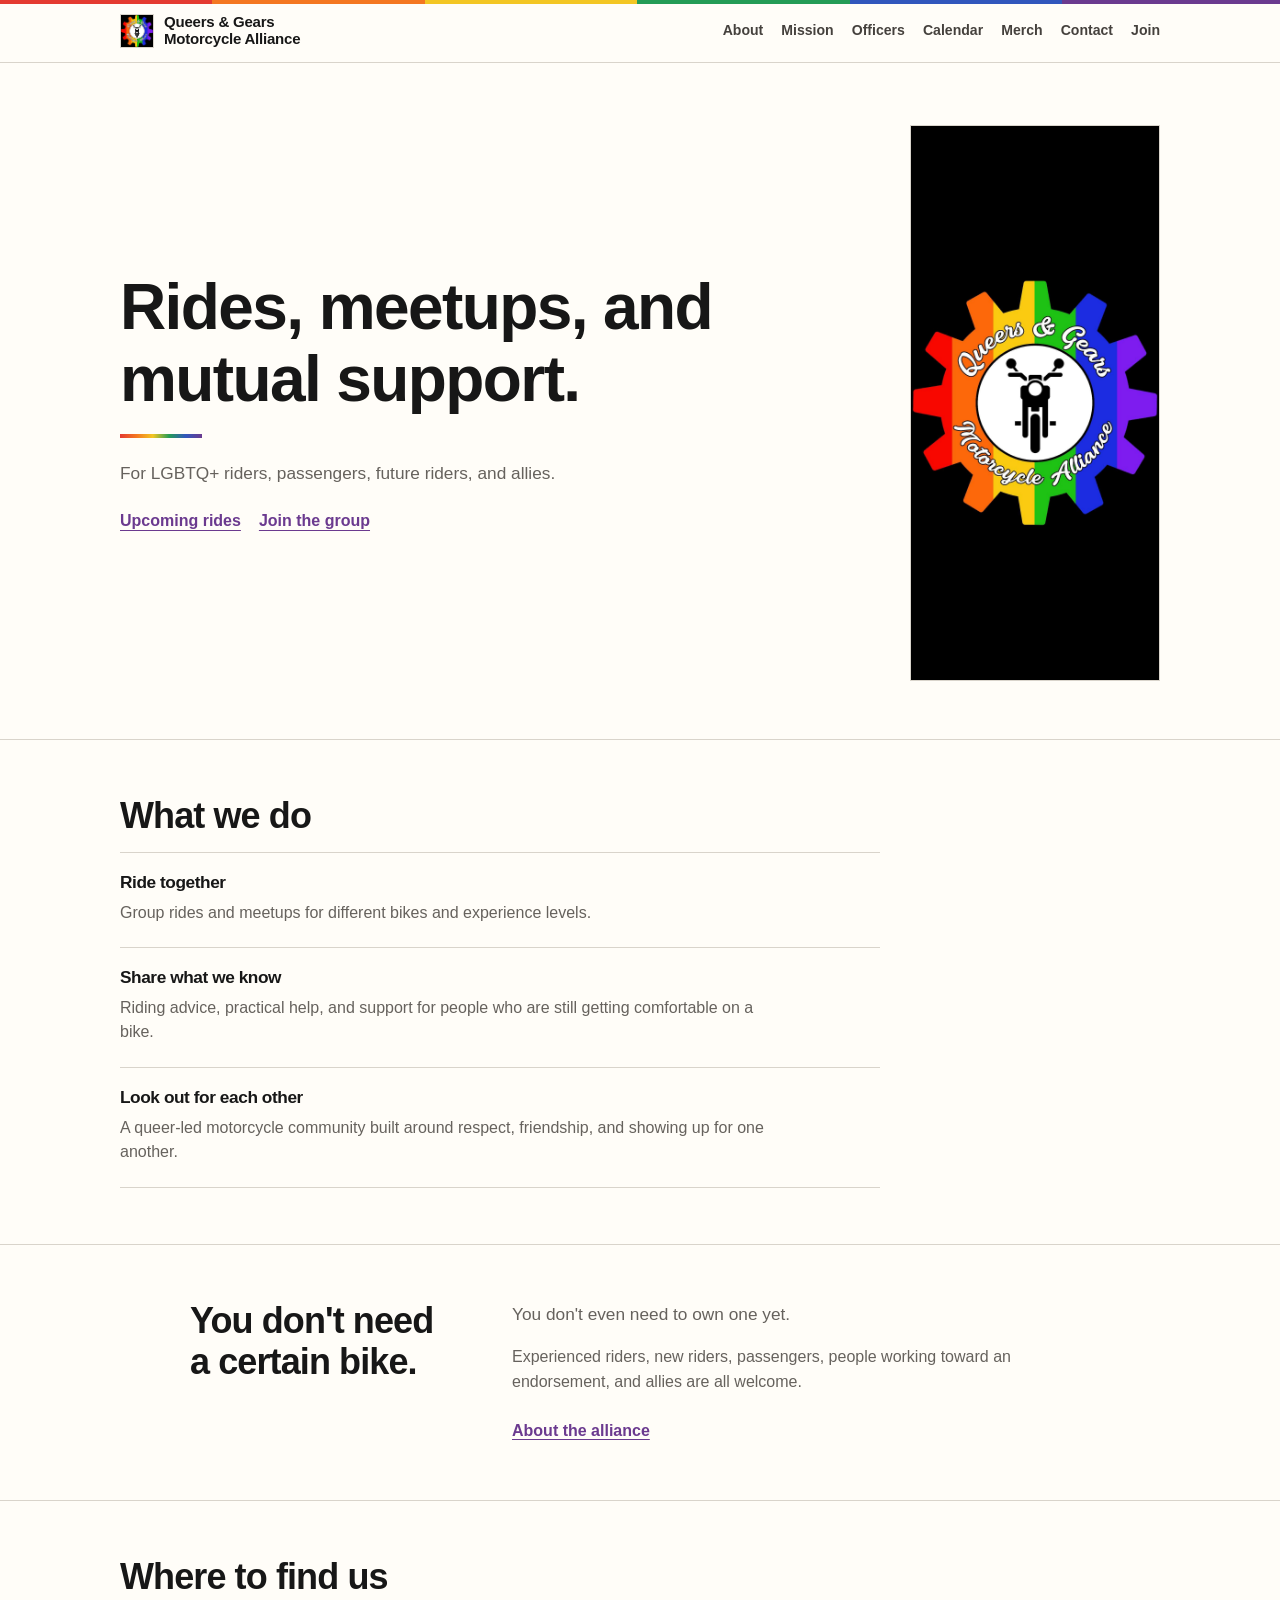
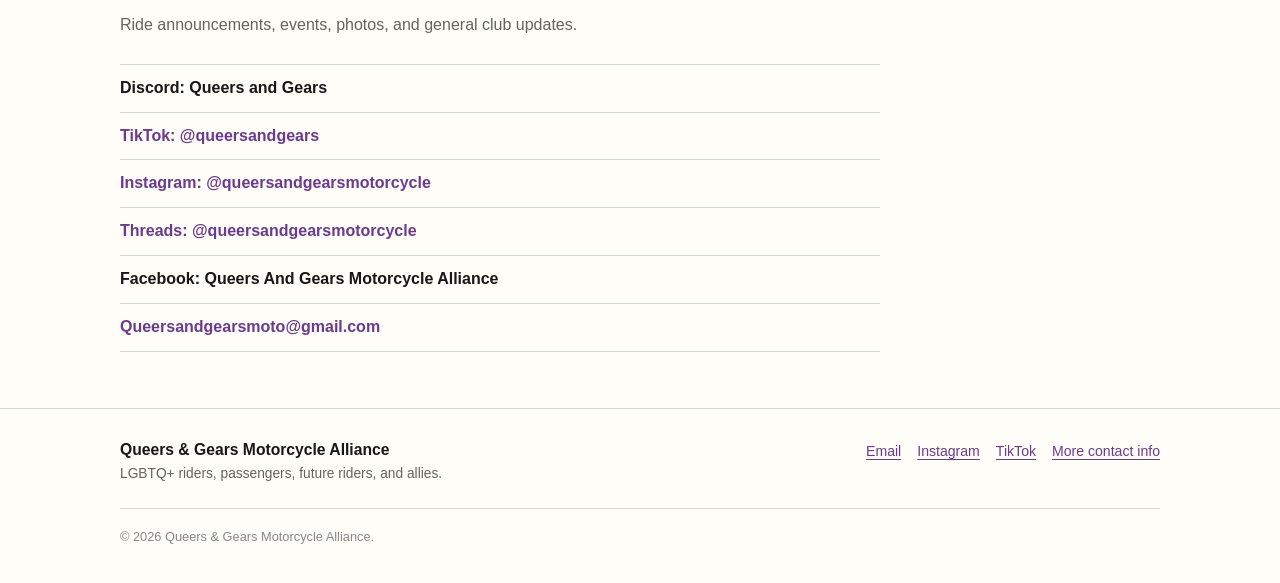
==== index.html @ cb4680f0 "Reduce Queers and Gears name repetition" ====
<!doctype html>
<html lang="en">
<head>
  <meta charset="utf-8">
  <meta name="viewport" content="width=device-width, initial-scale=1">
  <meta name="description" content="Queers and Gears Motorcycle Alliance is an LGBTQ+ motorcycle group for rides, meetups, and community support.">
  <title>Queers &amp; Gears Motorcycle Alliance</title>
  <link rel="stylesheet" href="styles.css">
  <script src="site.js" defer></script>
</head>
<body>
  <div data-site-header></div>

  <main>
    <section class="hero">
      <div class="container hero-grid">
        <div>
          <h1>Rides, meetups, and mutual support.</h1>
          <div class="rainbow-rule"></div>
          <p>For LGBTQ+ riders, passengers, future riders, and allies.</p>
          <div class="hero-actions">
            <a class="button" href="calendar.html">Upcoming rides</a>
            <a class="button" href="join.html">Join the group</a>
          </div>
        </div>

        <div class="hero-logo">
          <img src="qag.jpg" alt="Queers and Gears Motorcycle Alliance logo">
        </div>
      </div>
    </section>

    <section class="section">
      <div class="container">
        <h2>What we do</h2>
        <div class="cards">
          <article class="card">
            <h3>Ride together</h3>
            <p>Group rides and meetups for different bikes and experience levels.</p>
          </article>
          <article class="card">
            <h3>Share what we know</h3>
            <p>Riding advice, practical help, and support for people who are still getting comfortable on a bike.</p>
          </article>
          <article class="card">
            <h3>Look out for each other</h3>
            <p>A queer-led motorcycle community built around respect, friendship, and showing up for one another.</p>
          </article>
        </div>
      </div>
    </section>

    <section class="section">
      <div class="container split">
        <div>
          <h2>You don't need a certain bike.</h2>
        </div>
        <div class="prose">
          <p>You don't even need to own one yet.</p>
          <p>Experienced riders, new riders, passengers, people working toward an endorsement, and allies are all welcome.</p>
          <a class="text-link" href="about.html">About the alliance</a>
        </div>
      </div>
    </section>

    <section class="section">
      <div class="container">
        <div class="section-head">
          <h2>Where to find us</h2>
          <p>Ride announcements, events, photos, and general club updates.</p>
        </div>
        <div class="social-grid">
          <span class="social-link">Discord: Queers and Gears</span>
          <a class="social-link" href="https://www.tiktok.com/@queersandgears" target="_blank" rel="noreferrer">TikTok: @queersandgears</a>
          <a class="social-link" href="https://www.instagram.com/queersandgearsmotorcycle/" target="_blank" rel="noreferrer">Instagram: @queersandgearsmotorcycle</a>
          <a class="social-link" href="https://www.threads.net/@queersandgearsmotorcycle" target="_blank" rel="noreferrer">Threads: @queersandgearsmotorcycle</a>
          <span class="social-link">Facebook: Queers And Gears Motorcycle Alliance</span>
          <a class="social-link" href="mailto:Queersandgearsmoto@gmail.com">Queersandgearsmoto@gmail.com</a>
        </div>
      </div>
    </section>
  </main>

  <div data-site-footer></div>
</body>
</html>
---- styles.css ----
:root {
  --ink: #171717;
  --muted: #66625d;
  --paper: #fffdf8;
  --line: #d9d4cb;
  --purple: #6b3a8f;
  --red: #e43a31;
  --orange: #f47721;
  --yellow: #f3c623;
  --green: #249c56;
  --blue: #3157bd;
  --max: 1040px;
  --reading: 760px;
}

* { box-sizing: border-box; }

html { scroll-behavior: smooth; }

body {
  margin: 0;
  color: var(--ink);
  background: var(--paper);
  font-family: "Helvetica Neue", Helvetica, Arial, sans-serif;
  line-height: 1.55;
  -webkit-font-smoothing: antialiased;
}

body::before {
  position: fixed;
  inset: 0 0 auto;
  z-index: 100;
  height: 4px;
  content: "";
  background: linear-gradient(90deg,
    var(--red) 0 16.6%,
    var(--orange) 16.6% 33.2%,
    var(--yellow) 33.2% 49.8%,
    var(--green) 49.8% 66.4%,
    var(--blue) 66.4% 83%,
    var(--purple) 83%);
}

a {
  color: var(--purple);
  text-underline-offset: 3px;
}

img {
  display: block;
  max-width: 100%;
}

h1, h2, h3, p { margin-top: 0; }

h1, h2, h3 {
  line-height: 1.12;
  letter-spacing: -0.025em;
}

h1 {
  margin-bottom: 18px;
  font-size: clamp(2.3rem, 5vw, 4.25rem);
}

h2 {
  margin-bottom: 16px;
  font-size: clamp(1.55rem, 3vw, 2.25rem);
}

h3 {
  margin-bottom: 8px;
  font-size: 1.08rem;
}

.container {
  width: min(calc(100% - 40px), var(--max));
  margin: 0 auto;
}

.site-header {
  position: sticky;
  top: 0;
  z-index: 90;
  border-bottom: 1px solid var(--line);
  background: rgb(255 253 248 / 96%);
  backdrop-filter: blur(8px);
}

.nav-wrap {
  min-height: 62px;
  display: flex;
  align-items: center;
  justify-content: space-between;
  gap: 24px;
}

.brand {
  display: inline-flex;
  align-items: center;
  gap: 10px;
  color: var(--ink);
  font-size: .94rem;
  font-weight: 750;
  line-height: 1.1;
  text-decoration: none;
  letter-spacing: -.015em;
}

.brand-mark {
  width: 34px;
  height: 34px;
  overflow: hidden;
  flex: 0 0 auto;
  border: 1px solid var(--line);
  background: #000;
}

.brand-mark img {
  width: 100%;
  height: 100%;
  object-fit: cover;
}

.brand span {
  max-width: 190px;
}

.nav {
  display: flex;
  align-items: center;
  gap: 18px;
}

.nav a,
.nav-join {
  color: #45413d !important;
  font-size: .88rem;
  font-weight: 650;
  text-decoration: none;
}

.nav a:hover,
.nav a:focus,
.nav a[aria-current="page"] {
  color: var(--purple) !important;
  text-decoration: underline;
  text-underline-offset: 4px;
}

.nav-toggle {
  display: none;
  padding: 3px 6px;
  border: 0;
  background: transparent;
  color: var(--ink);
  font-size: 1.35rem;
  cursor: pointer;
}

.hero {
  padding: 62px 0 58px;
  border-bottom: 1px solid var(--line);
}

.hero-grid {
  display: grid;
  align-items: center;
  gap: 58px;
  grid-template-columns: minmax(0, 1fr) 250px;
}

.hero p,
.page-hero p {
  max-width: var(--reading);
  margin: 0 0 18px;
  color: var(--muted);
  font-size: 1.08rem;
}

.hero-logo {
  max-width: 250px;
  border: 1px solid var(--line);
  background: #fff;
}

.hero-logo img {
  width: 100%;
  height: auto;
}

.hero-actions {
  display: flex;
  flex-wrap: wrap;
  gap: 10px 18px;
  margin-top: 22px;
}

.button,
.button-light,
.nav-join {
  display: inline;
  min-height: 0;
  padding: 0;
  border: 0;
  border-radius: 0;
  background: transparent;
  box-shadow: none;
  color: var(--purple) !important;
  font-weight: 700;
  text-decoration: underline;
  text-decoration-thickness: 1px;
  text-underline-offset: 4px;
  transition: none;
}

.button:hover,
.button:focus,
.button-light:hover,
.button-light:focus {
  box-shadow: none;
  transform: none;
}

.rainbow-rule {
  width: 82px;
  height: 4px;
  margin: 18px 0 22px;
  background: linear-gradient(90deg, var(--red), var(--orange), var(--yellow), var(--green), var(--blue), var(--purple));
}

.eyebrow {
  margin: 0 0 9px;
  color: var(--muted);
  font-size: .82rem;
  font-weight: 650;
  letter-spacing: .04em;
  text-transform: none;
}

.section,
.page-hero {
  padding: 56px 0;
  border-bottom: 1px solid var(--line);
  background: var(--paper);
}

.page-hero {
  padding-top: 52px;
  padding-bottom: 46px;
}

.page-hero h1 {
  max-width: var(--reading);
  font-size: clamp(2.2rem, 4.5vw, 3.6rem);
}

.section-tint,
.section-dark {
  background: var(--paper);
  color: var(--ink);
}

.section-head {
  max-width: var(--reading);
  margin-bottom: 26px;
}

.section-head > p {
  max-width: 650px;
  margin: 0;
  color: var(--muted);
}

.cards {
  max-width: var(--reading);
  border-top: 1px solid var(--line);
}

.card {
  padding: 20px 0 22px;
  border: 0;
  border-bottom: 1px solid var(--line);
  border-radius: 0;
  background: transparent;
  box-shadow: none;
}

.card p {
  max-width: 650px;
  margin: 6px 0 0;
  color: var(--muted);
}

.card-number {
  display: none;
}

.split {
  max-width: 900px;
  display: grid;
  align-items: start;
  gap: 52px;
  grid-template-columns: minmax(180px, 270px) minmax(0, 1fr);
}

.prose {
  max-width: var(--reading);
}

.prose p {
  color: var(--muted);
  font-size: 1rem;
}

.prose p:first-of-type {
  font-size: 1.08rem;
}

.text-link {
  display: inline-block;
  margin-top: 8px;
  font-weight: 700;
}

.quote-card {
  max-width: var(--reading);
  padding: 0;
  border: 0;
  background: transparent;
  color: var(--ink);
}

.quote-card blockquote {
  margin: 0;
  font-size: 1.4rem;
  font-weight: 650;
  line-height: 1.35;
  letter-spacing: -.015em;
}

.focus-list,
.calendar-list,
.social-grid,
.officer-grid,
.steps {
  max-width: var(--reading);
  border-top: 1px solid var(--line);
}

.officer-grid {
  display: block;
}

.officer-card {
  display: grid;
  grid-template-columns: 170px 1fr;
  gap: 24px;
  padding: 22px 0;
  border: 0;
  border-bottom: 1px solid var(--line);
  border-radius: 0;
  background: transparent;
}

.officer-photo {
  min-height: 115px;
  display: grid;
  place-items: center;
  border: 1px solid var(--line);
  background: #f2eee6;
  color: #77716b;
  font-size: .85rem;
  font-weight: 650;
}

.officer-copy {
  padding: 0;
}

.officer-copy .role {
  margin: 0 0 4px;
  color: var(--muted);
  font-size: .82rem;
  font-weight: 650;
  letter-spacing: 0;
  text-transform: none;
}

.officer-copy p:last-child {
  margin-bottom: 0;
  color: var(--muted);
}

.steps {
  margin: 0;
  padding: 0;
  list-style: none;
}

.steps li {
  display: block;
  padding: 18px 0 20px;
  border-bottom: 1px solid var(--line);
  background: transparent;
}

.steps li::before {
  display: none;
}

.steps p {
  margin: 4px 0 0;
  color: var(--muted);
}

.notice {
  max-width: var(--reading);
  padding: 16px 0 16px 18px;
  border: 0;
  border-left: 3px solid var(--purple);
  border-radius: 0;
  background: transparent;
}

.notice p {
  margin-bottom: 0;
  color: var(--muted);
}

.calendar-list {
  display: block;
}

.event {
  display: grid;
  align-items: start;
  gap: 24px;
  padding: 22px 0;
  border: 0;
  border-bottom: 1px solid var(--line);
  border-radius: 0;
  background: transparent;
  grid-template-columns: 90px 1fr auto;
}

.event-date {
  font-weight: 750;
  line-height: 1.2;
  text-align: left;
  text-transform: none;
}

.event-date span {
  display: block;
  margin-bottom: 3px;
  color: var(--muted);
  font-size: .75rem;
  letter-spacing: .04em;
}

.event p {
  margin: 5px 0 0;
  color: var(--muted);
}

.social-grid {
  display: block;
}

.social-link {
  display: block;
  padding: 11px 0;
  border: 0;
  border-bottom: 1px solid var(--line);
  border-radius: 0;
  color: var(--purple);
  font-weight: 650;
  text-decoration: none;
}

span.social-link {
  color: var(--ink);
}

.social-link:hover,
.social-link:focus {
  color: var(--purple);
  text-decoration: underline;
}

.site-footer {
  padding: 32px 0 36px;
  background: var(--paper);
  color: var(--ink);
}

.footer-simple {
  display: flex;
  align-items: flex-start;
  justify-content: space-between;
  gap: 30px;
}

.site-footer h3 {
  margin-bottom: 5px;
  font-size: .98rem;
  letter-spacing: 0;
}

.site-footer p {
  margin: 0;
  color: var(--muted);
  font-size: .86rem;
}

.footer-links {
  display: flex;
  flex-wrap: wrap;
  justify-content: flex-end;
  gap: 8px 16px;
  margin: 0;
  font-size: .88rem;
}

.footer-links a {
  color: var(--purple);
}

.copyright {
  margin: 24px 0 0 !important;
  padding-top: 18px;
  border-top: 1px solid var(--line);
  color: #888 !important;
  font-size: .8rem !important;
}

.muted { color: var(--muted); }

@media (max-width: 900px) {
  .nav-toggle { display: block; }

  .nav {
    position: absolute;
    top: 62px;
    right: 20px;
    left: 20px;
    display: none;
    align-items: stretch;
    padding: 16px 18px;
    border: 1px solid var(--line);
    background: var(--paper);
    flex-direction: column;
  }

  .nav.open { display: flex; }

  .hero-grid {
    grid-template-columns: 1fr;
  }

  .hero-logo {
    width: min(220px, 60vw);
  }
}

@media (max-width: 680px) {
  .container {
    width: min(calc(100% - 28px), var(--max));
  }

  .brand span {
    max-width: 150px;
    font-size: .86rem;
  }

  .hero,
  .section,
  .page-hero {
    padding: 44px 0;
  }

  .split {
    grid-template-columns: 1fr;
    gap: 18px;
  }

  .officer-card {
    grid-template-columns: 1fr;
  }

  .officer-photo {
    min-height: 160px;
  }

  .event {
    grid-template-columns: 70px 1fr;
  }

  .event .button {
    grid-column: 1 / -1;
  }

  .footer-simple {
    display: block;
  }

  .footer-links {
    justify-content: flex-start;
    margin-top: 16px;
  }
}

@media (prefers-reduced-motion: reduce) {
  html { scroll-behavior: auto; }
}
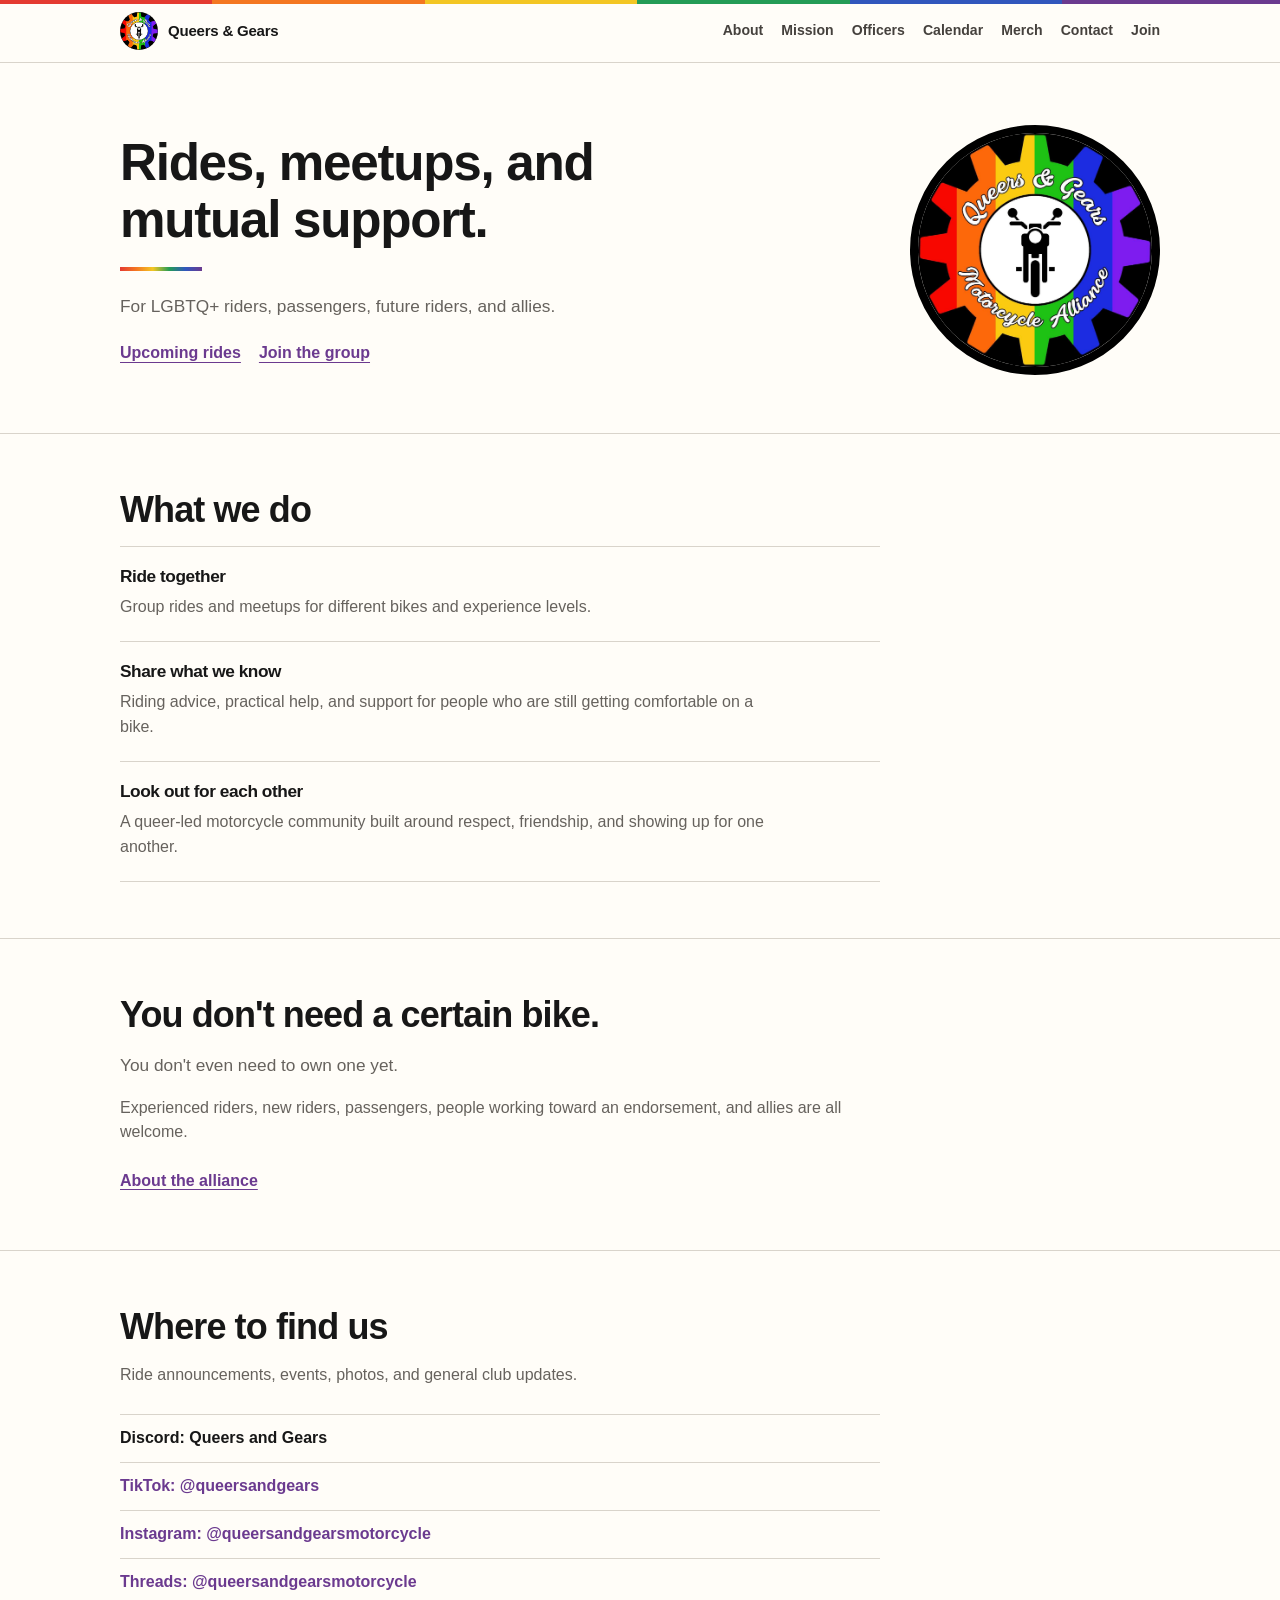
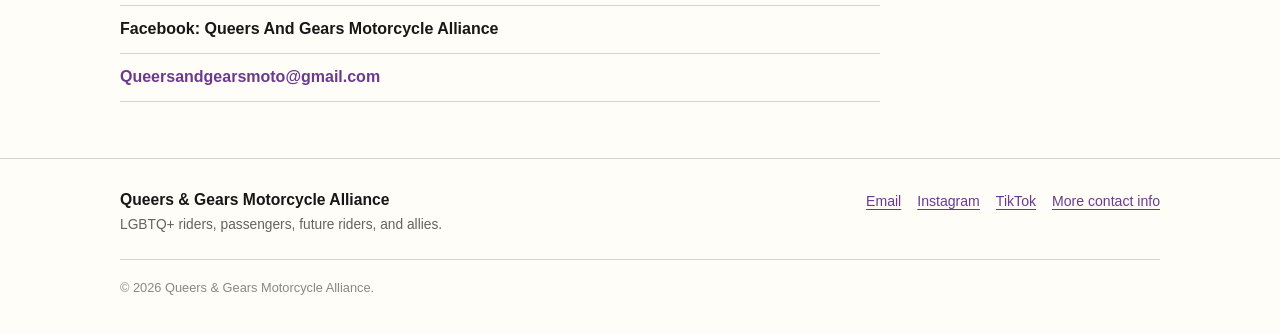
==== commit d8ab1043: "Align motorcycle inclusion section with page flow" ====
--- a/index.html
+++ b/index.html
@@ -51,10 +51,8 @@
     </section>
 
     <section class="section">
-      <div class="container split">
-        <div>
-          <h2>You don't need a certain bike.</h2>
-        </div>
+      <div class="container">
+        <h2>You don't need a certain bike.</h2>
         <div class="prose">
           <p>You don't even need to own one yet.</p>
           <p>Experienced riders, new riders, passengers, people working toward an endorsement, and allies are all welcome.</p>
--- a/styles.css
+++ b/styles.css
@@ -63,6 +63,11 @@
   font-size: clamp(2.3rem, 5vw, 4.25rem);
 }
 
+.hero h1 {
+  max-width: 620px;
+  font-size: clamp(2rem, 4vw, 3.35rem);
+}
+
 h2 {
   margin-bottom: 16px;
   font-size: clamp(1.55rem, 3vw, 2.25rem);
@@ -108,11 +113,11 @@
 }
 
 .brand-mark {
-  width: 34px;
-  height: 34px;
+  width: 38px;
+  height: 38px;
   overflow: hidden;
   flex: 0 0 auto;
-  border: 1px solid var(--line);
+  border-radius: 50%;
   background: #000;
 }
 
@@ -122,9 +127,6 @@
   object-fit: cover;
 }
 
-.brand span {
-  max-width: 190px;
-}
 
 .nav {
   display: flex;
@@ -179,14 +181,18 @@
 }
 
 .hero-logo {
-  max-width: 250px;
-  border: 1px solid var(--line);
-  background: #fff;
+  width: 250px;
+  height: 250px;
+  overflow: hidden;
+  border: 8px solid #000;
+  border-radius: 50%;
+  background: #000;
 }
 
 .hero-logo img {
   width: 100%;
-  height: auto;
+  height: 100%;
+  object-fit: cover;
 }
 
 .hero-actions {
@@ -569,11 +575,6 @@
     width: min(calc(100% - 28px), var(--max));
   }
 
-  .brand span {
-    max-width: 150px;
-    font-size: .86rem;
-  }
-
   .hero,
   .section,
   .page-hero {
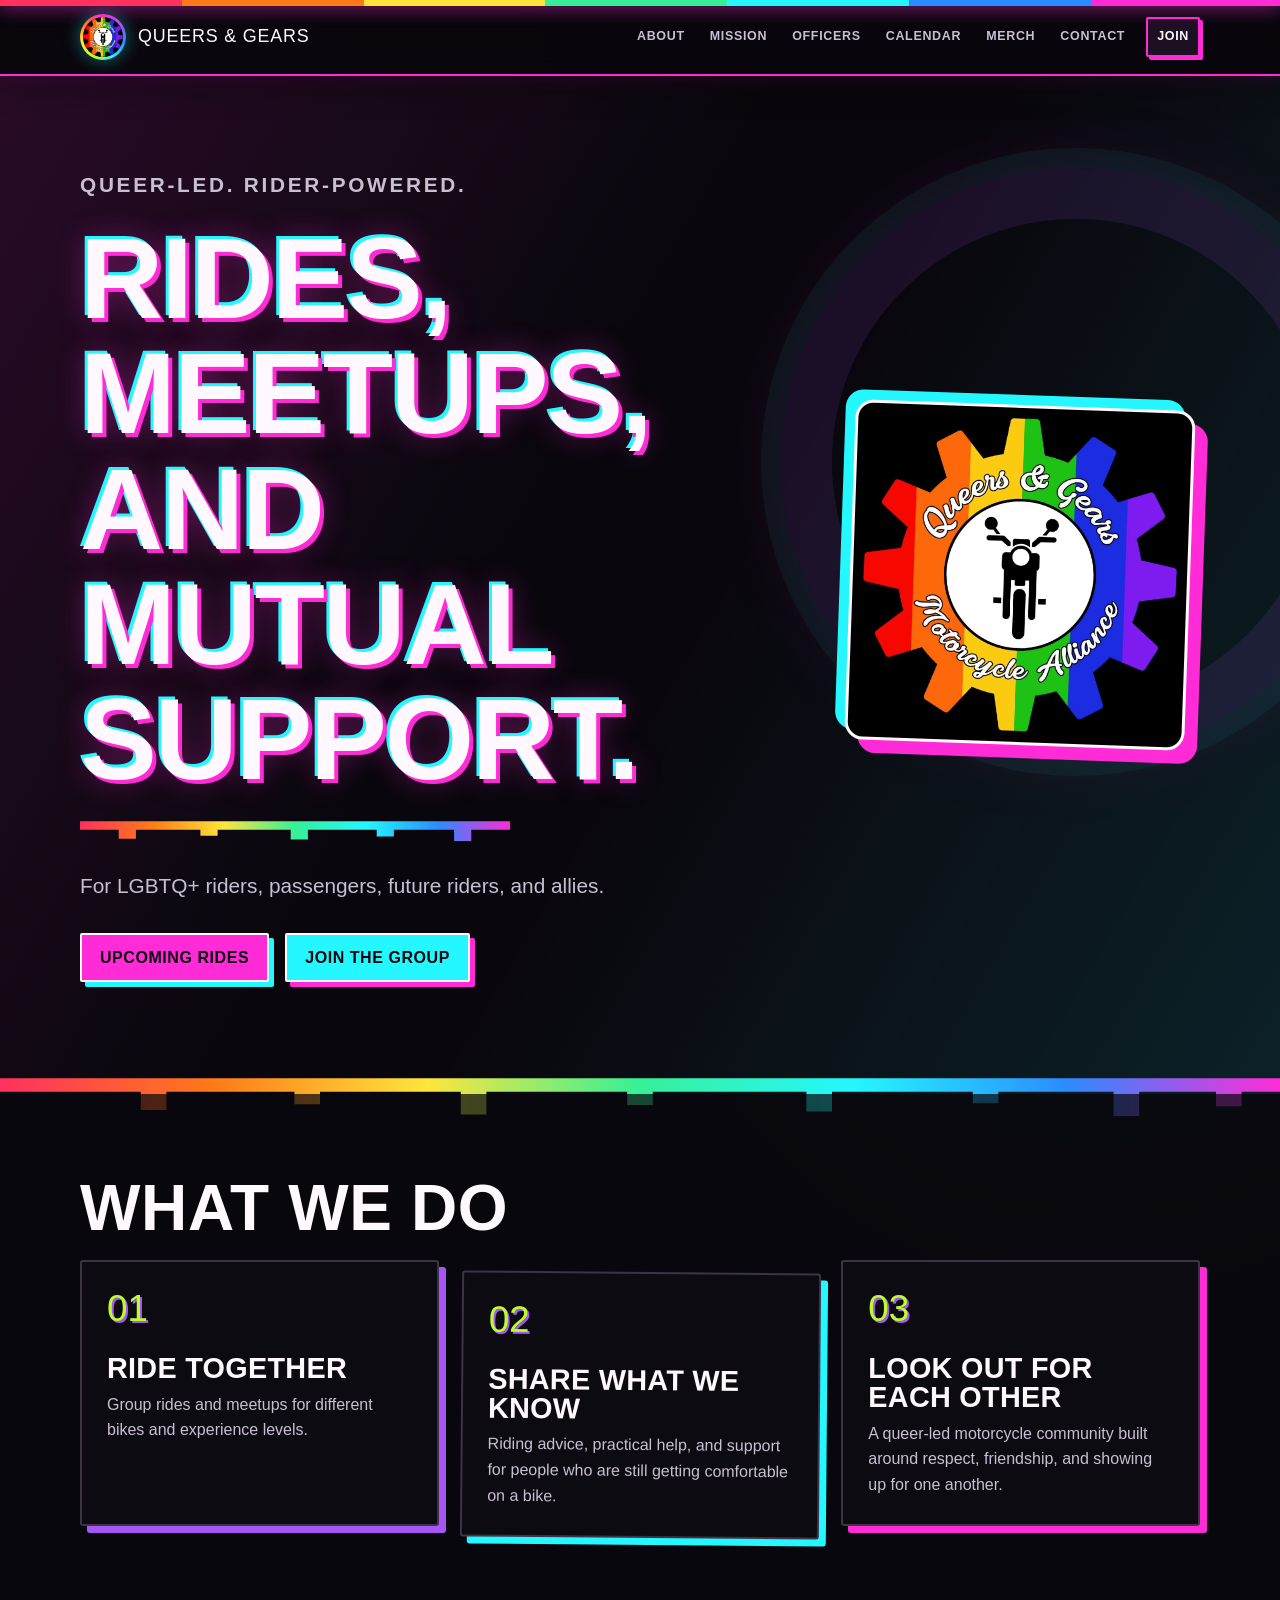
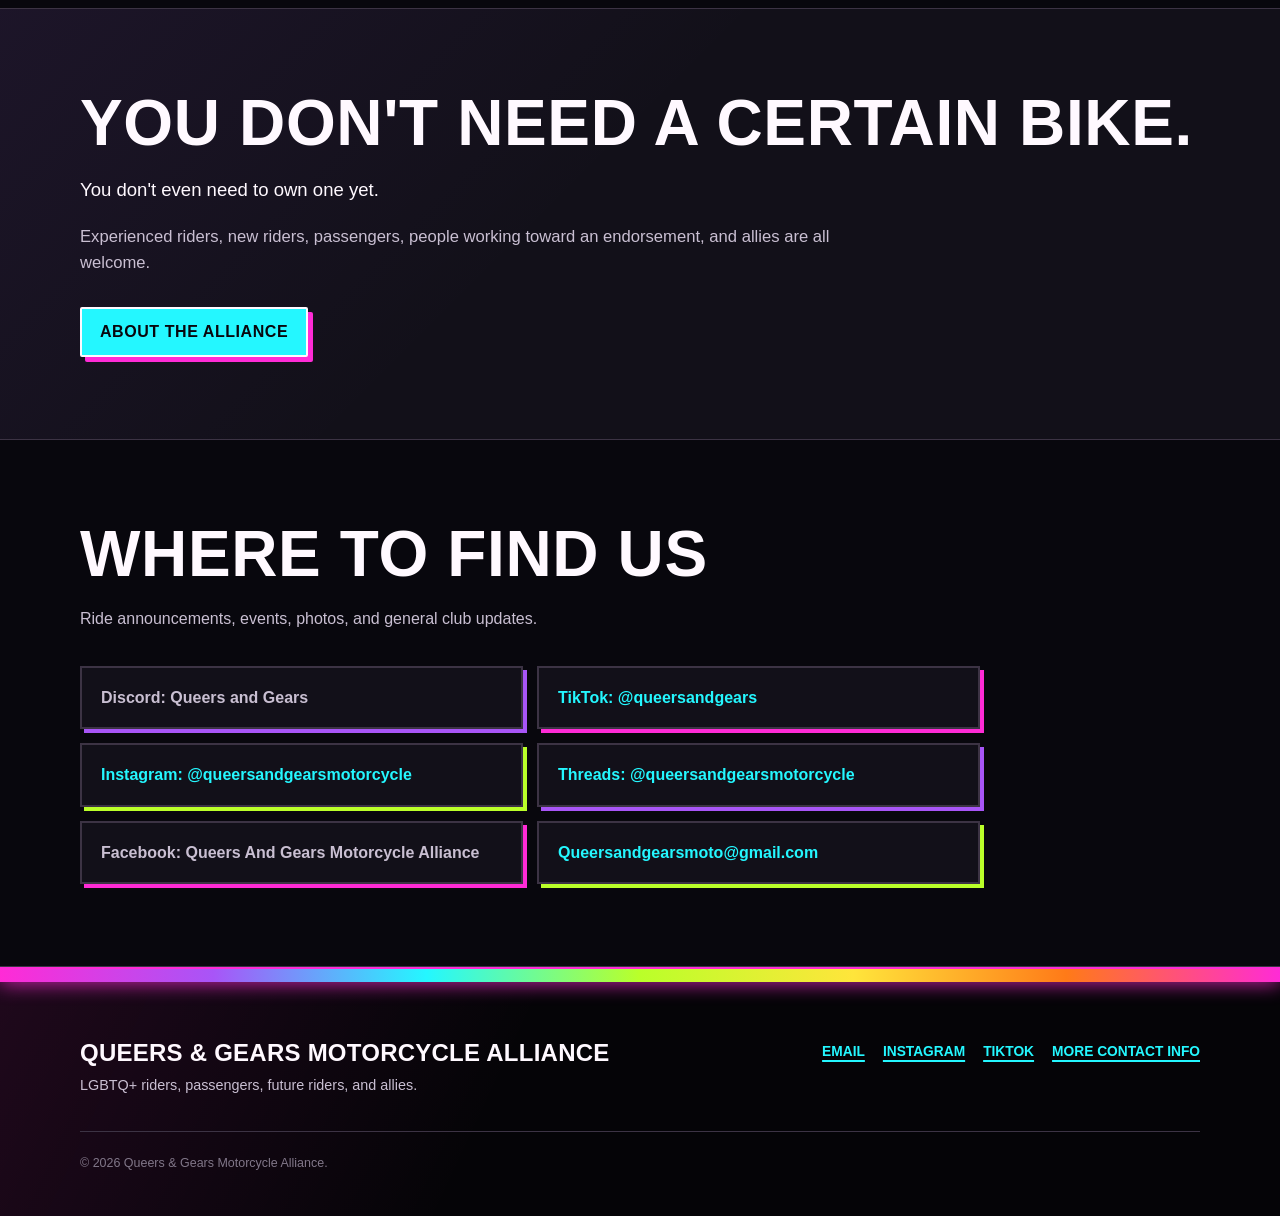
==== commit d2d08c45: "Redesign site with neon punk identity Co-authored-by: Copilot <223556219+Copilot@users.noreply.githu" ====
--- a/index.html
+++ b/index.html
@@ -15,6 +15,7 @@
     <section class="hero">
       <div class="container hero-grid">
         <div>
+          <p class="eyebrow">Queer-led. Rider-powered.</p>
           <h1>Rides, meetups, and mutual support.</h1>
           <div class="rainbow-rule"></div>
           <p>For LGBTQ+ riders, passengers, future riders, and allies.</p>
--- a/styles.css
+++ b/styles.css
@@ -1,49 +1,95 @@
 :root {
-  --ink: #171717;
-  --muted: #66625d;
-  --paper: #fffdf8;
-  --line: #d9d4cb;
-  --purple: #6b3a8f;
-  --red: #e43a31;
-  --orange: #f47721;
-  --yellow: #f3c623;
-  --green: #249c56;
-  --blue: #3157bd;
-  --max: 1040px;
-  --reading: 760px;
+  --ink: #fff9ff;
+  --muted: #c9bfd2;
+  --paper: #09070d;
+  --surface: #121019;
+  --surface-hot: #1c1022;
+  --line: #3c3344;
+  --pink: #ff2bd6;
+  --cyan: #24f7ff;
+  --lime: #baff29;
+  --purple: #a855f7;
+  --red: #ff315f;
+  --orange: #ff7a18;
+  --yellow: #ffe53b;
+  --green: #36f097;
+  --blue: #2b8cff;
+  --max: 1120px;
+  --reading: 780px;
+  --display: Impact, Haettenschweiler, "Arial Narrow Bold", sans-serif;
+  --body: "Helvetica Neue", Helvetica, Arial, sans-serif;
+  color-scheme: dark;
 }
 
 * { box-sizing: border-box; }
 
-html { scroll-behavior: smooth; }
+html {
+  scroll-behavior: smooth;
+  background: var(--paper);
+}
 
 body {
+  min-height: 100vh;
   margin: 0;
-  color: var(--ink);
-  background: var(--paper);
-  font-family: "Helvetica Neue", Helvetica, Arial, sans-serif;
-  line-height: 1.55;
+  overflow-x: hidden;
+  color: var(--ink);
+  background:
+    radial-gradient(circle at 15% 8%, rgb(255 43 214 / 13%), transparent 28rem),
+    radial-gradient(circle at 86% 30%, rgb(36 247 255 / 10%), transparent 31rem),
+    var(--paper);
+  font-family: var(--body);
+  line-height: 1.6;
   -webkit-font-smoothing: antialiased;
 }
 
 body::before {
   position: fixed;
   inset: 0 0 auto;
-  z-index: 100;
-  height: 4px;
+  z-index: 120;
+  height: 6px;
   content: "";
   background: linear-gradient(90deg,
-    var(--red) 0 16.6%,
-    var(--orange) 16.6% 33.2%,
-    var(--yellow) 33.2% 49.8%,
-    var(--green) 49.8% 66.4%,
-    var(--blue) 66.4% 83%,
-    var(--purple) 83%);
+    var(--red) 0 14.2%,
+    var(--orange) 14.2% 28.4%,
+    var(--yellow) 28.4% 42.6%,
+    var(--green) 42.6% 56.8%,
+    var(--cyan) 56.8% 71%,
+    var(--blue) 71% 85.2%,
+    var(--pink) 85.2%);
+  box-shadow: 0 0 18px var(--pink);
+}
+
+body::after {
+  position: fixed;
+  inset: 0;
+  z-index: -1;
+  pointer-events: none;
+  content: "";
+  opacity: .17;
+  background-image:
+    linear-gradient(rgb(255 255 255 / 3%) 1px, transparent 1px),
+    linear-gradient(90deg, rgb(255 255 255 / 3%) 1px, transparent 1px);
+  background-size: 32px 32px;
+  mask-image: linear-gradient(to bottom, #000, transparent 72%);
+}
+
+::selection {
+  color: #08070b;
+  background: var(--lime);
 }
 
 a {
-  color: var(--purple);
-  text-underline-offset: 3px;
+  color: var(--cyan);
+  text-decoration-thickness: 2px;
+  text-underline-offset: 4px;
+}
+
+a:hover { color: var(--pink); }
+
+a:focus-visible,
+button:focus-visible {
+  outline: 3px solid var(--yellow);
+  outline-offset: 4px;
 }
 
 img {
@@ -54,260 +100,417 @@
 h1, h2, h3, p { margin-top: 0; }
 
 h1, h2, h3 {
-  line-height: 1.12;
-  letter-spacing: -0.025em;
+  line-height: 1;
+  letter-spacing: .01em;
+}
+
+h1, h2 {
+  font-family: var(--display);
+  font-weight: 900;
+  text-transform: uppercase;
 }
 
 h1 {
-  margin-bottom: 18px;
-  font-size: clamp(2.3rem, 5vw, 4.25rem);
-}
-
-.hero h1 {
-  max-width: 620px;
-  font-size: clamp(2rem, 4vw, 3.35rem);
+  margin-bottom: 22px;
+  font-size: clamp(3.5rem, 9vw, 7.5rem);
 }
 
 h2 {
-  margin-bottom: 16px;
-  font-size: clamp(1.55rem, 3vw, 2.25rem);
+  margin-bottom: 20px;
+  font-size: clamp(2.3rem, 5vw, 4.2rem);
 }
 
 h3 {
-  margin-bottom: 8px;
-  font-size: 1.08rem;
+  margin-bottom: 9px;
+  font-size: 1.12rem;
 }
 
 .container {
-  width: min(calc(100% - 40px), var(--max));
+  width: min(calc(100% - 48px), var(--max));
   margin: 0 auto;
 }
+
+main { overflow: hidden; }
 
 .site-header {
   position: sticky;
   top: 0;
-  z-index: 90;
-  border-bottom: 1px solid var(--line);
-  background: rgb(255 253 248 / 96%);
-  backdrop-filter: blur(8px);
+  z-index: 100;
+  border-bottom: 2px solid var(--pink);
+  background: rgb(9 7 13 / 92%);
+  box-shadow: 0 8px 32px rgb(0 0 0 / 45%), 0 0 18px rgb(255 43 214 / 22%);
+  backdrop-filter: blur(14px);
 }
 
 .nav-wrap {
-  min-height: 62px;
+  min-height: 74px;
   display: flex;
   align-items: center;
   justify-content: space-between;
-  gap: 24px;
+  gap: 26px;
 }
 
 .brand {
   display: inline-flex;
   align-items: center;
-  gap: 10px;
-  color: var(--ink);
-  font-size: .94rem;
-  font-weight: 750;
-  line-height: 1.1;
+  gap: 12px;
+  color: var(--ink);
+  font-family: var(--display);
+  font-size: 1.12rem;
+  line-height: 1;
   text-decoration: none;
-  letter-spacing: -.015em;
-}
+  text-transform: uppercase;
+  letter-spacing: .045em;
+}
+
+.brand:hover { color: var(--cyan); }
 
 .brand-mark {
-  width: 38px;
-  height: 38px;
+  width: 46px;
+  height: 46px;
+  padding: 3px;
   overflow: hidden;
   flex: 0 0 auto;
   border-radius: 50%;
-  background: #000;
+  background: conic-gradient(var(--pink), var(--purple), var(--blue), var(--cyan), var(--lime), var(--yellow), var(--orange), var(--pink));
+  box-shadow: 0 0 18px rgb(36 247 255 / 40%);
 }
 
 .brand-mark img {
   width: 100%;
   height: 100%;
+  border-radius: 50%;
   object-fit: cover;
 }
-
 
 .nav {
   display: flex;
   align-items: center;
-  gap: 18px;
-}
-
-.nav a,
-.nav-join {
-  color: #45413d !important;
-  font-size: .88rem;
-  font-weight: 650;
+  gap: 7px;
+}
+
+.nav a {
+  padding: 8px 9px;
+  color: var(--muted);
+  font-size: .78rem;
+  font-weight: 800;
   text-decoration: none;
+  text-transform: uppercase;
+  letter-spacing: .055em;
 }
 
 .nav a:hover,
 .nav a:focus,
 .nav a[aria-current="page"] {
-  color: var(--purple) !important;
-  text-decoration: underline;
-  text-underline-offset: 4px;
+  color: var(--cyan);
+  text-shadow: 0 0 12px rgb(36 247 255 / 65%);
+}
+
+.nav a:last-child {
+  margin-left: 5px;
+  border: 2px solid var(--pink);
+  border-radius: 2px;
+  color: var(--ink);
+  background: var(--surface-hot);
+  box-shadow: 3px 3px 0 var(--pink);
+}
+
+.nav a:last-child:hover,
+.nav a:last-child:focus,
+.nav a:last-child[aria-current="page"] {
+  color: #07060a;
+  background: var(--pink);
+  text-shadow: none;
 }
 
 .nav-toggle {
   display: none;
-  padding: 3px 6px;
-  border: 0;
+  padding: 4px 8px;
+  border: 2px solid var(--cyan);
   background: transparent;
-  color: var(--ink);
-  font-size: 1.35rem;
+  color: var(--cyan);
+  font-size: 1.5rem;
+  line-height: 1;
   cursor: pointer;
 }
 
+.hero,
+.page-hero {
+  position: relative;
+  isolation: isolate;
+  border-bottom: 0;
+  background:
+    linear-gradient(120deg, rgb(255 43 214 / 13%), transparent 42%),
+    linear-gradient(300deg, rgb(36 247 255 / 11%), transparent 46%),
+    var(--paper);
+}
+
 .hero {
-  padding: 62px 0 58px;
-  border-bottom: 1px solid var(--line);
+  min-height: 610px;
+  display: grid;
+  align-items: center;
+  padding: 92px 0 112px;
+}
+
+.hero::before,
+.page-hero::before {
+  position: absolute;
+  top: 9%;
+  right: -7%;
+  z-index: -1;
+  width: clamp(240px, 38vw, 560px);
+  aspect-ratio: 1;
+  border: clamp(22px, 4vw, 54px) solid rgb(168 85 247 / 11%);
+  border-radius: 50%;
+  content: "";
+  box-shadow:
+    0 0 0 20px rgb(36 247 255 / 5%),
+    0 0 80px rgb(255 43 214 / 10%);
+}
+
+.hero::after,
+.page-hero::after {
+  position: absolute;
+  right: 0;
+  bottom: -22px;
+  left: 0;
+  z-index: 3;
+  height: 38px;
+  content: "";
+  background: linear-gradient(90deg, var(--red), var(--orange), var(--yellow), var(--green), var(--cyan), var(--blue), var(--pink));
+  clip-path: polygon(
+    0 0, 100% 0, 100% 36%, 97% 36%, 97% 74%, 95% 74%, 95% 36%,
+    89% 36%, 89% 100%, 87% 100%, 87% 36%, 78% 36%, 78% 66%, 76% 66%,
+    76% 36%, 65% 36%, 65% 88%, 63% 88%, 63% 36%, 51% 36%, 51% 71%,
+    49% 71%, 49% 36%, 38% 36%, 38% 96%, 36% 96%, 36% 36%, 25% 36%,
+    25% 69%, 23% 69%, 23% 36%, 13% 36%, 13% 84%, 11% 84%, 11% 36%,
+    0 36%
+  );
+  filter: drop-shadow(0 0 12px rgb(255 43 214 / 55%));
 }
 
 .hero-grid {
   display: grid;
   align-items: center;
-  gap: 58px;
-  grid-template-columns: minmax(0, 1fr) 250px;
+  gap: 72px;
+  grid-template-columns: minmax(0, 1fr) minmax(260px, 350px);
+}
+
+.hero h1 {
+  max-width: 760px;
+  color: var(--ink);
+  font-size: clamp(4rem, 9vw, 8rem);
+  letter-spacing: -.02em;
+  text-shadow:
+    4px 4px 0 var(--pink),
+    -3px -3px 0 var(--cyan),
+    0 0 30px rgb(255 43 214 / 38%);
 }
 
 .hero p,
 .page-hero p {
   max-width: var(--reading);
-  margin: 0 0 18px;
-  color: var(--muted);
-  font-size: 1.08rem;
+  margin: 0 0 20px;
+  color: var(--muted);
+  font-size: clamp(1.08rem, 2vw, 1.3rem);
 }
 
 .hero-logo {
-  width: 250px;
-  height: 250px;
+  width: min(100%, 340px);
+  aspect-ratio: 1;
+  padding: 8px;
   overflow: hidden;
-  border: 8px solid #000;
-  border-radius: 50%;
+  border: 3px solid var(--ink);
+  border-radius: 18px;
   background: #000;
+  box-shadow:
+    13px 13px 0 var(--pink),
+    -10px -10px 0 var(--cyan);
+  transform: rotate(2deg);
 }
 
 .hero-logo img {
   width: 100%;
   height: 100%;
+  border-radius: 10px;
   object-fit: cover;
 }
 
 .hero-actions {
   display: flex;
   flex-wrap: wrap;
-  gap: 10px 18px;
-  margin-top: 22px;
+  gap: 16px;
+  margin-top: 30px;
 }
 
 .button,
 .button-light,
-.nav-join {
-  display: inline;
-  min-height: 0;
-  padding: 0;
-  border: 0;
-  border-radius: 0;
-  background: transparent;
-  box-shadow: none;
-  color: var(--purple) !important;
-  font-weight: 700;
-  text-decoration: underline;
-  text-decoration-thickness: 1px;
-  text-underline-offset: 4px;
-  transition: none;
+.text-link {
+  display: inline-flex;
+  min-height: 48px;
+  align-items: center;
+  justify-content: center;
+  padding: 10px 18px;
+  border: 2px solid var(--ink);
+  border-radius: 2px;
+  background: var(--pink);
+  box-shadow: 5px 5px 0 var(--cyan);
+  color: #09070d !important;
+  font-weight: 900;
+  text-decoration: none;
+  text-transform: uppercase;
+  letter-spacing: .035em;
+  transition: transform 120ms ease, box-shadow 120ms ease, background 120ms ease;
+}
+
+.hero-actions .button:nth-child(2),
+.button-light,
+.text-link {
+  background: var(--cyan);
+  box-shadow: 5px 5px 0 var(--pink);
 }
 
 .button:hover,
 .button:focus,
 .button-light:hover,
-.button-light:focus {
-  box-shadow: none;
-  transform: none;
+.button-light:focus,
+.text-link:hover,
+.text-link:focus {
+  background: var(--lime);
+  box-shadow: 2px 2px 0 var(--pink);
+  color: #09070d !important;
+  transform: translate(3px, 3px);
 }
 
 .rainbow-rule {
-  width: 82px;
-  height: 4px;
-  margin: 18px 0 22px;
-  background: linear-gradient(90deg, var(--red), var(--orange), var(--yellow), var(--green), var(--blue), var(--purple));
+  width: min(430px, 82vw);
+  height: 20px;
+  margin: 24px 0 28px;
+  background: linear-gradient(90deg, var(--red), var(--orange), var(--yellow), var(--green), var(--cyan), var(--blue), var(--pink));
+  clip-path: polygon(0 0, 100% 0, 100% 42%, 91% 42%, 91% 100%, 87% 100%, 87% 42%, 73% 42%, 73% 76%, 69% 76%, 69% 42%, 53% 42%, 53% 91%, 49% 91%, 49% 42%, 32% 42%, 32% 72%, 28% 72%, 28% 42%, 13% 42%, 13% 87%, 9% 87%, 9% 42%, 0 42%);
+  filter: drop-shadow(0 0 9px rgb(36 247 255 / 55%));
 }
 
 .eyebrow {
-  margin: 0 0 9px;
-  color: var(--muted);
-  font-size: .82rem;
-  font-weight: 650;
-  letter-spacing: .04em;
-  text-transform: none;
+  margin: 0 0 12px;
+  color: var(--lime);
+  font-size: .78rem;
+  font-weight: 900;
+  letter-spacing: .13em;
+  text-transform: uppercase;
 }
 
 .section,
 .page-hero {
-  padding: 56px 0;
+  padding: 82px 0;
   border-bottom: 1px solid var(--line);
-  background: var(--paper);
+}
+
+.section {
+  position: relative;
+  background: rgb(9 7 13 / 72%);
+}
+
+.section:nth-of-type(odd) {
+  background:
+    linear-gradient(135deg, rgb(168 85 247 / 7%), transparent 45%),
+    var(--surface);
 }
 
 .page-hero {
-  padding-top: 52px;
-  padding-bottom: 46px;
+  padding-top: 82px;
+  padding-bottom: 92px;
 }
 
 .page-hero h1 {
-  max-width: var(--reading);
-  font-size: clamp(2.2rem, 4.5vw, 3.6rem);
-}
-
-.section-tint,
+  max-width: 920px;
+  margin-bottom: 24px;
+  color: var(--ink);
+  font-size: clamp(4rem, 10vw, 8rem);
+  letter-spacing: -.015em;
+  text-shadow:
+    4px 4px 0 var(--pink),
+    -2px -2px 0 var(--cyan);
+}
+
+.section-tint { background: var(--surface); }
+
 .section-dark {
-  background: var(--paper);
+  background: #050407;
   color: var(--ink);
 }
 
 .section-head {
   max-width: var(--reading);
+  margin-bottom: 34px;
+}
+
+.section-head > p {
+  max-width: 680px;
+  margin: 0;
+  color: var(--muted);
+}
+
+.cards {
+  display: grid;
+  gap: 22px;
+  grid-template-columns: repeat(3, minmax(0, 1fr));
+  counter-reset: feature-card;
+}
+
+.card {
+  position: relative;
+  min-height: 100%;
+  padding: 29px 25px 27px;
+  border: 2px solid var(--line);
+  border-radius: 3px;
+  background: #0d0b12;
+  box-shadow: 7px 7px 0 var(--purple);
+  counter-increment: feature-card;
+}
+
+.card:nth-child(2) {
+  box-shadow: 7px 7px 0 var(--cyan);
+  transform: translateY(12px) rotate(.5deg);
+}
+
+.card:nth-child(3) { box-shadow: 7px 7px 0 var(--pink); }
+
+.card::before {
+  display: block;
   margin-bottom: 26px;
-}
-
-.section-head > p {
-  max-width: 650px;
-  margin: 0;
-  color: var(--muted);
-}
-
-.cards {
-  max-width: var(--reading);
-  border-top: 1px solid var(--line);
-}
-
-.card {
-  padding: 20px 0 22px;
-  border: 0;
-  border-bottom: 1px solid var(--line);
-  border-radius: 0;
-  background: transparent;
-  box-shadow: none;
+  color: var(--lime);
+  content: "0" counter(feature-card);
+  font-family: var(--display);
+  font-size: 2.3rem;
+  line-height: 1;
+  text-shadow: 2px 2px 0 var(--purple);
+}
+
+.card h3 {
+  color: var(--ink);
+  font-family: var(--display);
+  font-size: 1.8rem;
+  text-transform: uppercase;
 }
 
 .card p {
-  max-width: 650px;
-  margin: 6px 0 0;
-  color: var(--muted);
-}
-
-.card-number {
-  display: none;
-}
+  margin: 8px 0 0;
+  color: var(--muted);
+}
+
+.card-number { display: none; }
 
 .split {
-  max-width: 900px;
   display: grid;
   align-items: start;
-  gap: 52px;
-  grid-template-columns: minmax(180px, 270px) minmax(0, 1fr);
+  gap: clamp(36px, 7vw, 86px);
+  grid-template-columns: minmax(190px, 310px) minmax(0, 1fr);
+}
+
+.split > h2 {
+  color: var(--cyan);
+  text-shadow: 3px 3px 0 var(--purple);
 }
 
 .prose {
@@ -316,103 +519,145 @@
 
 .prose p {
   color: var(--muted);
-  font-size: 1rem;
+  font-size: 1.04rem;
 }
 
 .prose p:first-of-type {
-  font-size: 1.08rem;
-}
-
-.text-link {
-  display: inline-block;
-  margin-top: 8px;
-  font-weight: 700;
-}
+  color: var(--ink);
+  font-size: 1.16rem;
+}
+
+.prose .text-link { margin-top: 14px; }
 
 .quote-card {
   max-width: var(--reading);
-  padding: 0;
-  border: 0;
-  background: transparent;
+  padding: 30px;
+  border: 2px solid var(--cyan);
+  background: var(--surface-hot);
+  box-shadow: 9px 9px 0 var(--pink);
   color: var(--ink);
 }
 
 .quote-card blockquote {
   margin: 0;
-  font-size: 1.4rem;
-  font-weight: 650;
-  line-height: 1.35;
-  letter-spacing: -.015em;
+  font-family: var(--display);
+  font-size: clamp(1.7rem, 4vw, 3rem);
+  font-weight: 900;
+  line-height: 1.1;
+  text-transform: uppercase;
 }
 
 .focus-list,
 .calendar-list,
 .social-grid,
-.officer-grid,
 .steps {
-  max-width: var(--reading);
-  border-top: 1px solid var(--line);
+  max-width: 900px;
 }
 
 .officer-grid {
-  display: block;
+  display: grid;
+  gap: 26px;
+  grid-template-columns: repeat(2, minmax(0, 1fr));
 }
 
 .officer-card {
-  display: grid;
-  grid-template-columns: 170px 1fr;
-  gap: 24px;
-  padding: 22px 0;
-  border: 0;
-  border-bottom: 1px solid var(--line);
-  border-radius: 0;
-  background: transparent;
-}
-
-.officer-photo {
-  min-height: 115px;
-  display: grid;
-  place-items: center;
-  border: 1px solid var(--line);
-  background: #f2eee6;
-  color: #77716b;
-  font-size: .85rem;
-  font-weight: 650;
-}
-
-.officer-copy {
-  padding: 0;
-}
-
-.officer-copy .role {
-  margin: 0 0 4px;
-  color: var(--muted);
-  font-size: .82rem;
-  font-weight: 650;
-  letter-spacing: 0;
-  text-transform: none;
-}
-
-.officer-copy p:last-child {
-  margin-bottom: 0;
-  color: var(--muted);
-}
+  --officer-accent: var(--pink);
+  --officer-tint: #180d1d;
+  position: relative;
+  min-height: 100%;
+  padding: 32px;
+  overflow: hidden;
+  border: 2px solid var(--officer-accent);
+  border-radius: 4px;
+  background: var(--officer-tint);
+  box-shadow:
+    8px 8px 0 color-mix(in srgb, var(--officer-accent) 72%, #000),
+    0 0 28px color-mix(in srgb, var(--officer-accent) 17%, transparent);
+}
+
+.officer-card::before {
+  position: absolute;
+  inset: 0 0 auto;
+  height: 9px;
+  content: "";
+  background: var(--officer-accent);
+  box-shadow: 0 0 15px var(--officer-accent);
+}
+
+.officer-heading h2 {
+  margin: 14px 0 22px;
+  color: var(--ink);
+  font-size: clamp(2.5rem, 5vw, 4rem);
+  letter-spacing: -.01em;
+  text-shadow: 3px 3px 0 var(--officer-accent);
+}
+
+.officer-meta {
+  display: flex;
+  align-items: center;
+  justify-content: space-between;
+  gap: 16px;
+}
+
+.officer-meta p {
+  margin: 0;
+  font-size: .78rem;
+  text-transform: uppercase;
+  letter-spacing: .08em;
+}
+
+.officer-meta .role {
+  color: var(--officer-accent);
+  font-weight: 900;
+}
+
+.officer-meta .pronouns { color: var(--muted); }
+
+.officer-bio {
+  margin: 0;
+  color: var(--muted);
+}
+
+.officer-card:nth-child(1) { --officer-accent: var(--red); --officer-tint: #1c0d13; }
+.officer-card:nth-child(2) { --officer-accent: var(--orange); --officer-tint: #1b1009; }
+.officer-card:nth-child(3) { --officer-accent: var(--yellow); --officer-tint: #1a1708; }
+.officer-card:nth-child(4) { --officer-accent: var(--green); --officer-tint: #081a12; }
+.officer-card:nth-child(5) { --officer-accent: var(--cyan); --officer-tint: #07191c; }
+.officer-card:nth-child(6) { --officer-accent: var(--pink); --officer-tint: #1c0c1c; }
 
 .steps {
   margin: 0;
   padding: 0;
   list-style: none;
+  counter-reset: join-step;
 }
 
 .steps li {
-  display: block;
-  padding: 18px 0 20px;
-  border-bottom: 1px solid var(--line);
-  background: transparent;
+  position: relative;
+  margin-bottom: 18px;
+  padding: 25px 24px 25px 78px;
+  border: 2px solid var(--line);
+  background: var(--surface);
+  box-shadow: 5px 5px 0 var(--purple);
+  counter-increment: join-step;
 }
 
 .steps li::before {
-  display: none;
+  position: absolute;
+  top: 21px;
+  left: 22px;
+  color: var(--lime);
+  content: "0" counter(join-step);
+  font-family: var(--display);
+  font-size: 2rem;
+  line-height: 1;
+}
+
+.steps h3 {
+  color: var(--cyan);
+  font-family: var(--display);
+  font-size: 1.5rem;
+  text-transform: uppercase;
 }
 
 .steps p {
@@ -422,11 +667,17 @@
 
 .notice {
   max-width: var(--reading);
-  padding: 16px 0 16px 18px;
-  border: 0;
-  border-left: 3px solid var(--purple);
-  border-radius: 0;
-  background: transparent;
+  padding: 22px 24px;
+  border: 2px solid var(--yellow);
+  background: #191609;
+  box-shadow: 6px 6px 0 var(--orange);
+}
+
+.notice h3 {
+  color: var(--yellow);
+  font-family: var(--display);
+  font-size: 1.45rem;
+  text-transform: uppercase;
 }
 
 .notice p {
@@ -435,34 +686,44 @@
 }
 
 .calendar-list {
-  display: block;
+  display: grid;
+  gap: 20px;
 }
 
 .event {
   display: grid;
-  align-items: start;
-  gap: 24px;
-  padding: 22px 0;
-  border: 0;
-  border-bottom: 1px solid var(--line);
-  border-radius: 0;
-  background: transparent;
-  grid-template-columns: 90px 1fr auto;
+  align-items: center;
+  gap: 26px;
+  padding: 25px;
+  border: 2px solid var(--cyan);
+  background: #071619;
+  box-shadow: 7px 7px 0 var(--purple);
+  grid-template-columns: 100px 1fr auto;
 }
 
 .event-date {
-  font-weight: 750;
-  line-height: 1.2;
+  color: var(--pink);
+  font-family: var(--display);
+  font-size: 2.1rem;
+  line-height: 1;
   text-align: left;
-  text-transform: none;
+  text-transform: uppercase;
+  text-shadow: 2px 2px 0 var(--purple);
 }
 
 .event-date span {
   display: block;
-  margin-bottom: 3px;
-  color: var(--muted);
-  font-size: .75rem;
-  letter-spacing: .04em;
+  margin-bottom: 5px;
+  color: var(--muted);
+  font-family: var(--body);
+  font-size: .7rem;
+  letter-spacing: .1em;
+}
+
+.event h3 {
+  font-family: var(--display);
+  font-size: 1.55rem;
+  text-transform: uppercase;
 }
 
 .event p {
@@ -470,148 +731,233 @@
   color: var(--muted);
 }
 
+.event .button {
+  min-height: 42px;
+  font-size: .78rem;
+}
+
 .social-grid {
-  display: block;
+  display: grid;
+  gap: 14px;
+  grid-template-columns: repeat(2, minmax(0, 1fr));
 }
 
 .social-link {
   display: block;
-  padding: 11px 0;
-  border: 0;
-  border-bottom: 1px solid var(--line);
-  border-radius: 0;
-  color: var(--purple);
-  font-weight: 650;
+  padding: 17px 19px;
+  border: 2px solid var(--line);
+  background: var(--surface);
+  box-shadow: 4px 4px 0 var(--purple);
+  color: var(--cyan);
+  font-weight: 800;
   text-decoration: none;
 }
 
-span.social-link {
-  color: var(--ink);
-}
+.social-link:nth-child(3n + 2) { box-shadow: 4px 4px 0 var(--pink); }
+.social-link:nth-child(3n) { box-shadow: 4px 4px 0 var(--lime); }
+
+span.social-link { color: var(--muted); }
 
 .social-link:hover,
 .social-link:focus {
-  color: var(--purple);
-  text-decoration: underline;
+  border-color: var(--pink);
+  color: var(--pink);
+  transform: translate(-1px, -1px);
 }
 
 .site-footer {
-  padding: 32px 0 36px;
-  background: var(--paper);
-  color: var(--ink);
+  position: relative;
+  padding: 72px 0 42px;
+  overflow: hidden;
+  border-top: 2px solid var(--pink);
+  background:
+    linear-gradient(115deg, rgb(255 43 214 / 10%), transparent 40%),
+    #050407;
+  color: var(--ink);
+}
+
+.site-footer::before {
+  position: absolute;
+  top: 0;
+  left: 0;
+  width: 100%;
+  height: 13px;
+  content: "";
+  background: linear-gradient(90deg, var(--pink), var(--purple), var(--cyan), var(--lime), var(--yellow), var(--orange), var(--pink));
+  box-shadow: 0 0 20px var(--pink);
 }
 
 .footer-simple {
   display: flex;
   align-items: flex-start;
   justify-content: space-between;
-  gap: 30px;
+  gap: 40px;
 }
 
 .site-footer h3 {
-  margin-bottom: 5px;
-  font-size: .98rem;
-  letter-spacing: 0;
+  margin-bottom: 9px;
+  color: var(--ink);
+  font-family: var(--display);
+  font-size: 1.5rem;
+  text-transform: uppercase;
 }
 
 .site-footer p {
   margin: 0;
   color: var(--muted);
-  font-size: .86rem;
+  font-size: .9rem;
 }
 
 .footer-links {
   display: flex;
   flex-wrap: wrap;
   justify-content: flex-end;
-  gap: 8px 16px;
+  gap: 10px 18px;
   margin: 0;
-  font-size: .88rem;
-}
-
-.footer-links a {
-  color: var(--purple);
-}
+  font-size: .86rem;
+  font-weight: 800;
+  text-transform: uppercase;
+}
+
+.footer-links a { color: var(--cyan); }
 
 .copyright {
-  margin: 24px 0 0 !important;
-  padding-top: 18px;
+  margin: 34px 0 0 !important;
+  padding-top: 22px;
   border-top: 1px solid var(--line);
-  color: #888 !important;
-  font-size: .8rem !important;
+  color: #817789 !important;
+  font-size: .78rem !important;
 }
 
 .muted { color: var(--muted); }
 
-@media (max-width: 900px) {
+@media (max-width: 960px) {
   .nav-toggle { display: block; }
 
   .nav {
     position: absolute;
-    top: 62px;
-    right: 20px;
-    left: 20px;
+    top: 74px;
+    right: 24px;
+    left: 24px;
     display: none;
     align-items: stretch;
-    padding: 16px 18px;
-    border: 1px solid var(--line);
-    background: var(--paper);
+    gap: 6px;
+    padding: 18px;
+    border: 2px solid var(--pink);
+    background: #0d0a10;
+    box-shadow: 8px 8px 0 var(--purple);
     flex-direction: column;
   }
 
   .nav.open { display: flex; }
 
+  .nav a {
+    padding: 10px 8px;
+    font-size: .9rem;
+  }
+
+  .nav a:last-child {
+    margin: 6px 0 0;
+    text-align: center;
+  }
+
   .hero-grid {
+    gap: 58px;
     grid-template-columns: 1fr;
   }
 
   .hero-logo {
-    width: min(220px, 60vw);
-  }
-}
-
-@media (max-width: 680px) {
+    width: min(320px, 72vw);
+  }
+
+  .cards { grid-template-columns: 1fr; }
+  .card:nth-child(2) { transform: none; }
+}
+
+@media (max-width: 720px) {
   .container {
-    width: min(calc(100% - 28px), var(--max));
-  }
-
-  .hero,
-  .section,
+    width: min(calc(100% - 30px), var(--max));
+  }
+
+  .brand span:last-child { display: none; }
+
+  .hero {
+    min-height: auto;
+    padding: 72px 0 96px;
+  }
+
+  .hero h1 {
+    font-size: clamp(3.3rem, 17vw, 5.2rem);
+    text-shadow:
+      3px 3px 0 var(--pink),
+      -2px -2px 0 var(--cyan);
+  }
+
   .page-hero {
-    padding: 44px 0;
-  }
+    padding: 62px 0 78px;
+  }
+
+  .page-hero h1 {
+    font-size: clamp(3.2rem, 18vw, 5.5rem);
+    overflow-wrap: anywhere;
+  }
+
+  .section { padding: 64px 0; }
 
   .split {
     grid-template-columns: 1fr;
-    gap: 18px;
+    gap: 20px;
+  }
+
+  .officer-grid,
+  .social-grid {
+    grid-template-columns: 1fr;
   }
 
   .officer-card {
-    grid-template-columns: 1fr;
-  }
-
-  .officer-photo {
-    min-height: 160px;
+    padding: 28px 24px;
+    box-shadow: 5px 5px 0 var(--officer-accent);
   }
 
   .event {
-    grid-template-columns: 70px 1fr;
-  }
-
-  .event .button {
-    grid-column: 1 / -1;
-  }
-
-  .footer-simple {
-    display: block;
-  }
+    align-items: start;
+    grid-template-columns: 74px 1fr;
+  }
+
+  .event .button { grid-column: 1 / -1; }
+
+  .footer-simple { display: block; }
 
   .footer-links {
     justify-content: flex-start;
-    margin-top: 16px;
+    margin-top: 24px;
+  }
+}
+
+@media (max-width: 430px) {
+  .hero-actions {
+    align-items: stretch;
+    flex-direction: column;
+  }
+
+  .button,
+  .button-light,
+  .text-link { width: 100%; }
+
+  .officer-meta {
+    align-items: flex-start;
+    flex-direction: column;
+    gap: 5px;
   }
 }
 
 @media (prefers-reduced-motion: reduce) {
   html { scroll-behavior: auto; }
-}
+
+  *,
+  *::before,
+  *::after {
+    scroll-behavior: auto !important;
+    transition: none !important;
+  }
+}
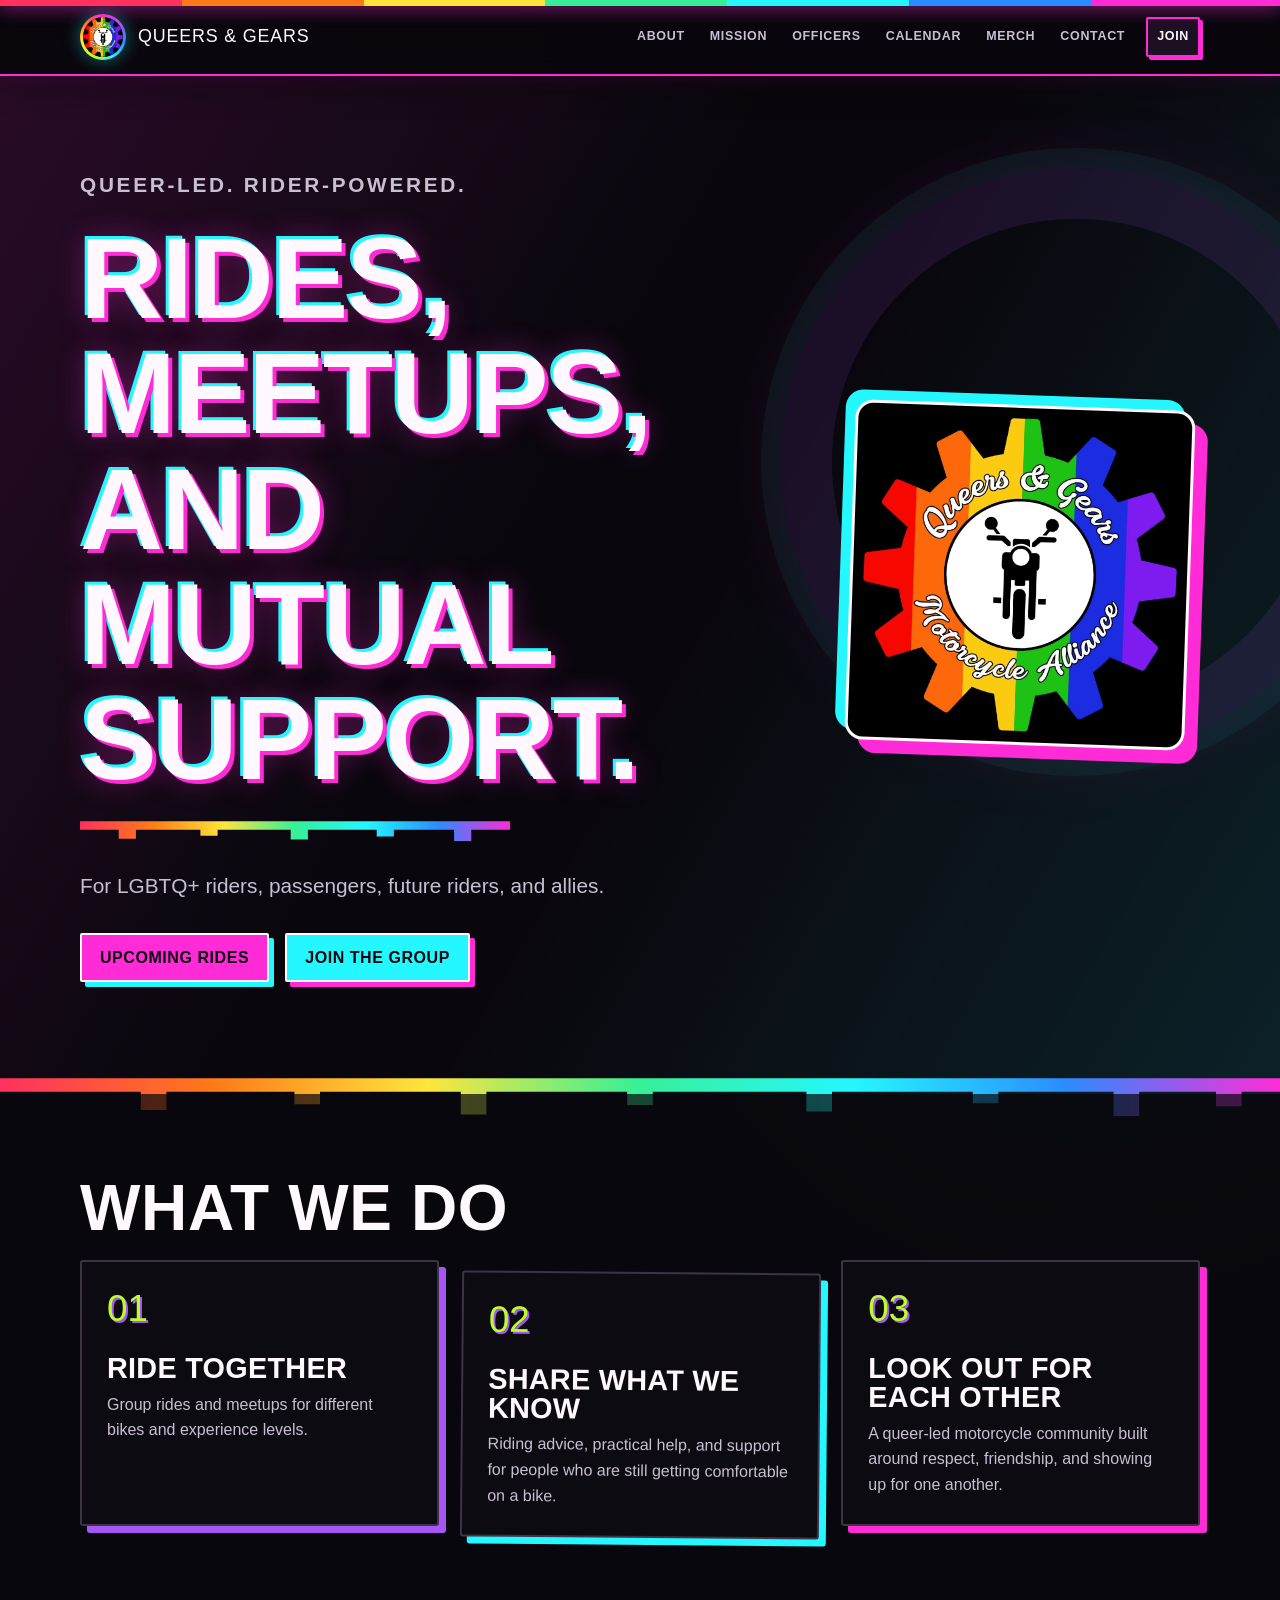
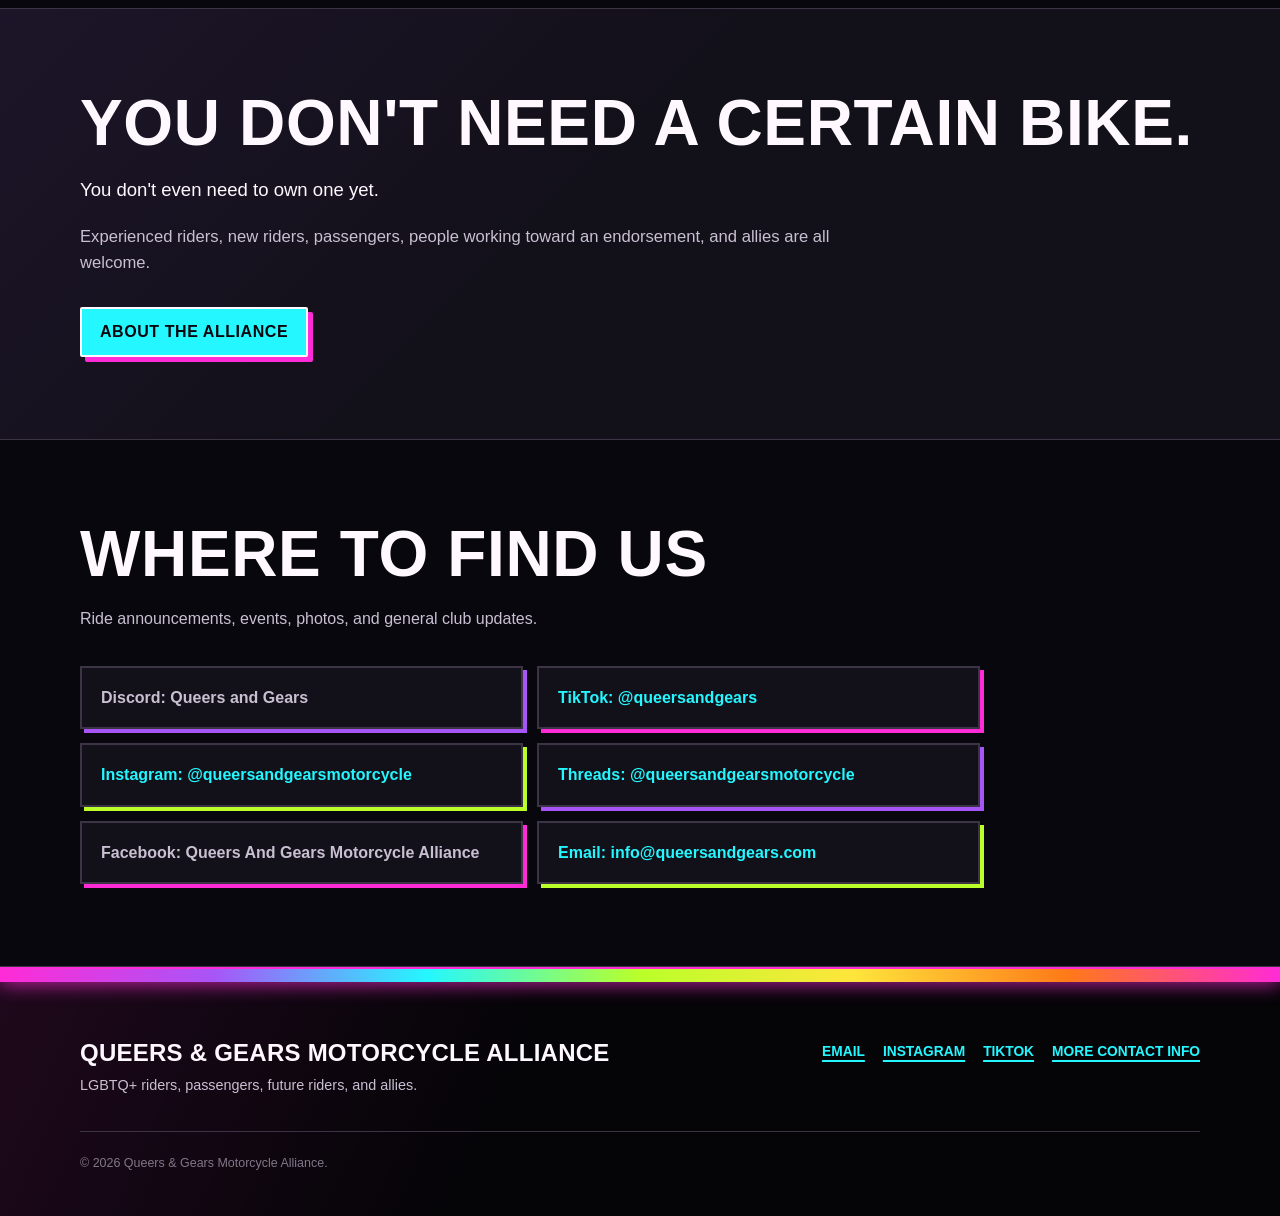
==== commit 31e4f911: "Use domain email address publicly Co-authored-by: Copilot <223556219+Copilot@users.noreply.github.co" ====
--- a/index.html
+++ b/index.html
@@ -74,7 +74,7 @@
           <a class="social-link" href="https://www.instagram.com/queersandgearsmotorcycle/" target="_blank" rel="noreferrer">Instagram: @queersandgearsmotorcycle</a>
           <a class="social-link" href="https://www.threads.net/@queersandgearsmotorcycle" target="_blank" rel="noreferrer">Threads: @queersandgearsmotorcycle</a>
           <span class="social-link">Facebook: Queers And Gears Motorcycle Alliance</span>
-          <a class="social-link" href="mailto:Queersandgearsmoto@gmail.com">Queersandgearsmoto@gmail.com</a>
+          <a class="social-link" href="mailto:info@queersandgears.com">Email: info@queersandgears.com</a>
         </div>
       </div>
     </section>
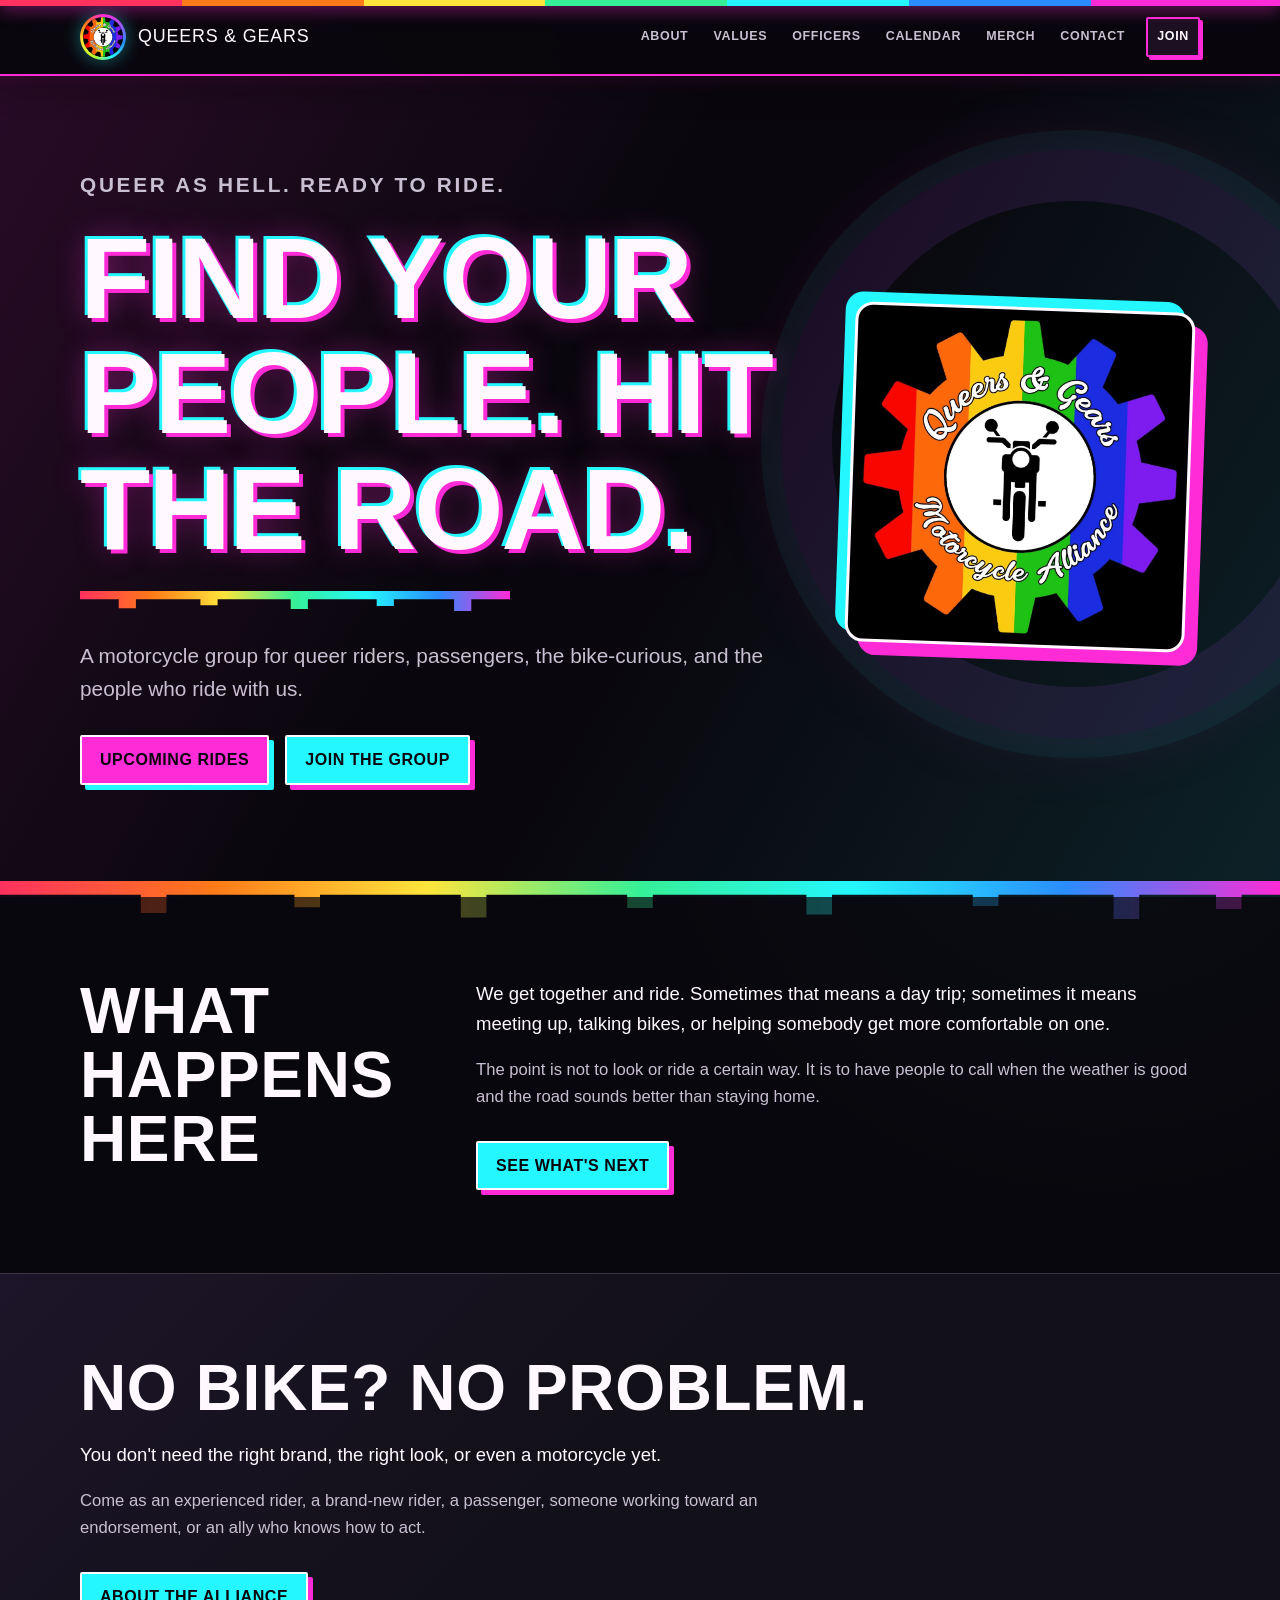
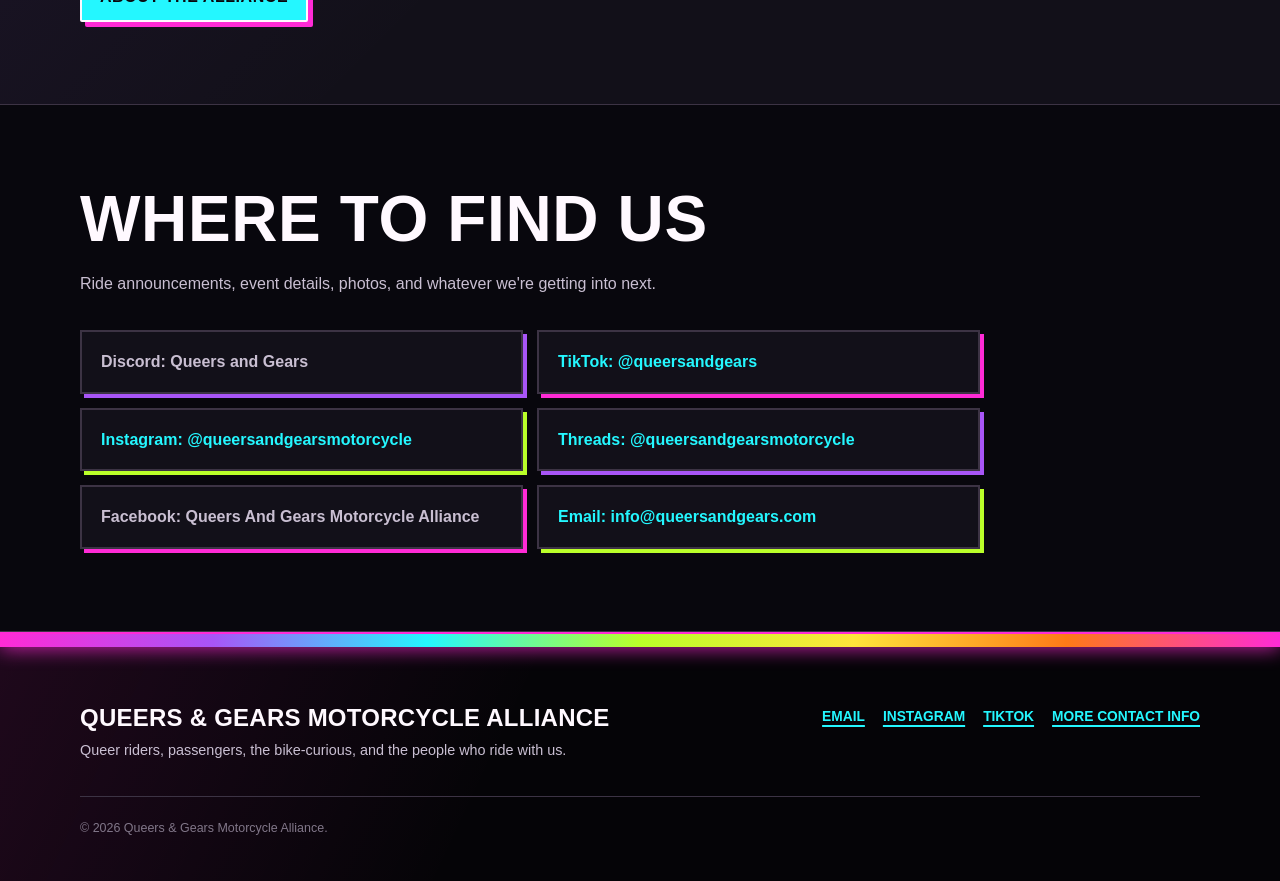
==== commit 73f4c21d: "Replace templated site copy Co-authored-by: Copilot <223556219+Copilot@users.noreply.github.com>" ====
--- a/index.html
+++ b/index.html
@@ -15,10 +15,10 @@
     <section class="hero">
       <div class="container hero-grid">
         <div>
-          <p class="eyebrow">Queer-led. Rider-powered.</p>
-          <h1>Rides, meetups, and mutual support.</h1>
+          <p class="eyebrow">Queer as hell. Ready to ride.</p>
+          <h1>Find your people. Hit the road.</h1>
           <div class="rainbow-rule"></div>
-          <p>For LGBTQ+ riders, passengers, future riders, and allies.</p>
+          <p>A motorcycle group for queer riders, passengers, the bike-curious, and the people who ride with us.</p>
           <div class="hero-actions">
             <a class="button" href="calendar.html">Upcoming rides</a>
             <a class="button" href="join.html">Join the group</a>
@@ -32,31 +32,24 @@
     </section>
 
     <section class="section">
-      <div class="container">
-        <h2>What we do</h2>
-        <div class="cards">
-          <article class="card">
-            <h3>Ride together</h3>
-            <p>Group rides and meetups for different bikes and experience levels.</p>
-          </article>
-          <article class="card">
-            <h3>Share what we know</h3>
-            <p>Riding advice, practical help, and support for people who are still getting comfortable on a bike.</p>
-          </article>
-          <article class="card">
-            <h3>Look out for each other</h3>
-            <p>A queer-led motorcycle community built around respect, friendship, and showing up for one another.</p>
-          </article>
+      <div class="container split">
+        <div>
+          <h2>What happens here</h2>
+        </div>
+        <div class="prose">
+          <p>We get together and ride. Sometimes that means a day trip; sometimes it means meeting up, talking bikes, or helping somebody get more comfortable on one.</p>
+          <p>The point is not to look or ride a certain way. It is to have people to call when the weather is good and the road sounds better than staying home.</p>
+          <a class="text-link" href="calendar.html">See what's next</a>
         </div>
       </div>
     </section>
 
     <section class="section">
       <div class="container">
-        <h2>You don't need a certain bike.</h2>
+        <h2>No bike? No problem.</h2>
         <div class="prose">
-          <p>You don't even need to own one yet.</p>
-          <p>Experienced riders, new riders, passengers, people working toward an endorsement, and allies are all welcome.</p>
+          <p>You don't need the right brand, the right look, or even a motorcycle yet.</p>
+          <p>Come as an experienced rider, a brand-new rider, a passenger, someone working toward an endorsement, or an ally who knows how to act.</p>
           <a class="text-link" href="about.html">About the alliance</a>
         </div>
       </div>
@@ -66,7 +59,7 @@
       <div class="container">
         <div class="section-head">
           <h2>Where to find us</h2>
-          <p>Ride announcements, events, photos, and general club updates.</p>
+          <p>Ride announcements, event details, photos, and whatever we're getting into next.</p>
         </div>
         <div class="social-grid">
           <span class="social-link">Discord: Queers and Gears</span>
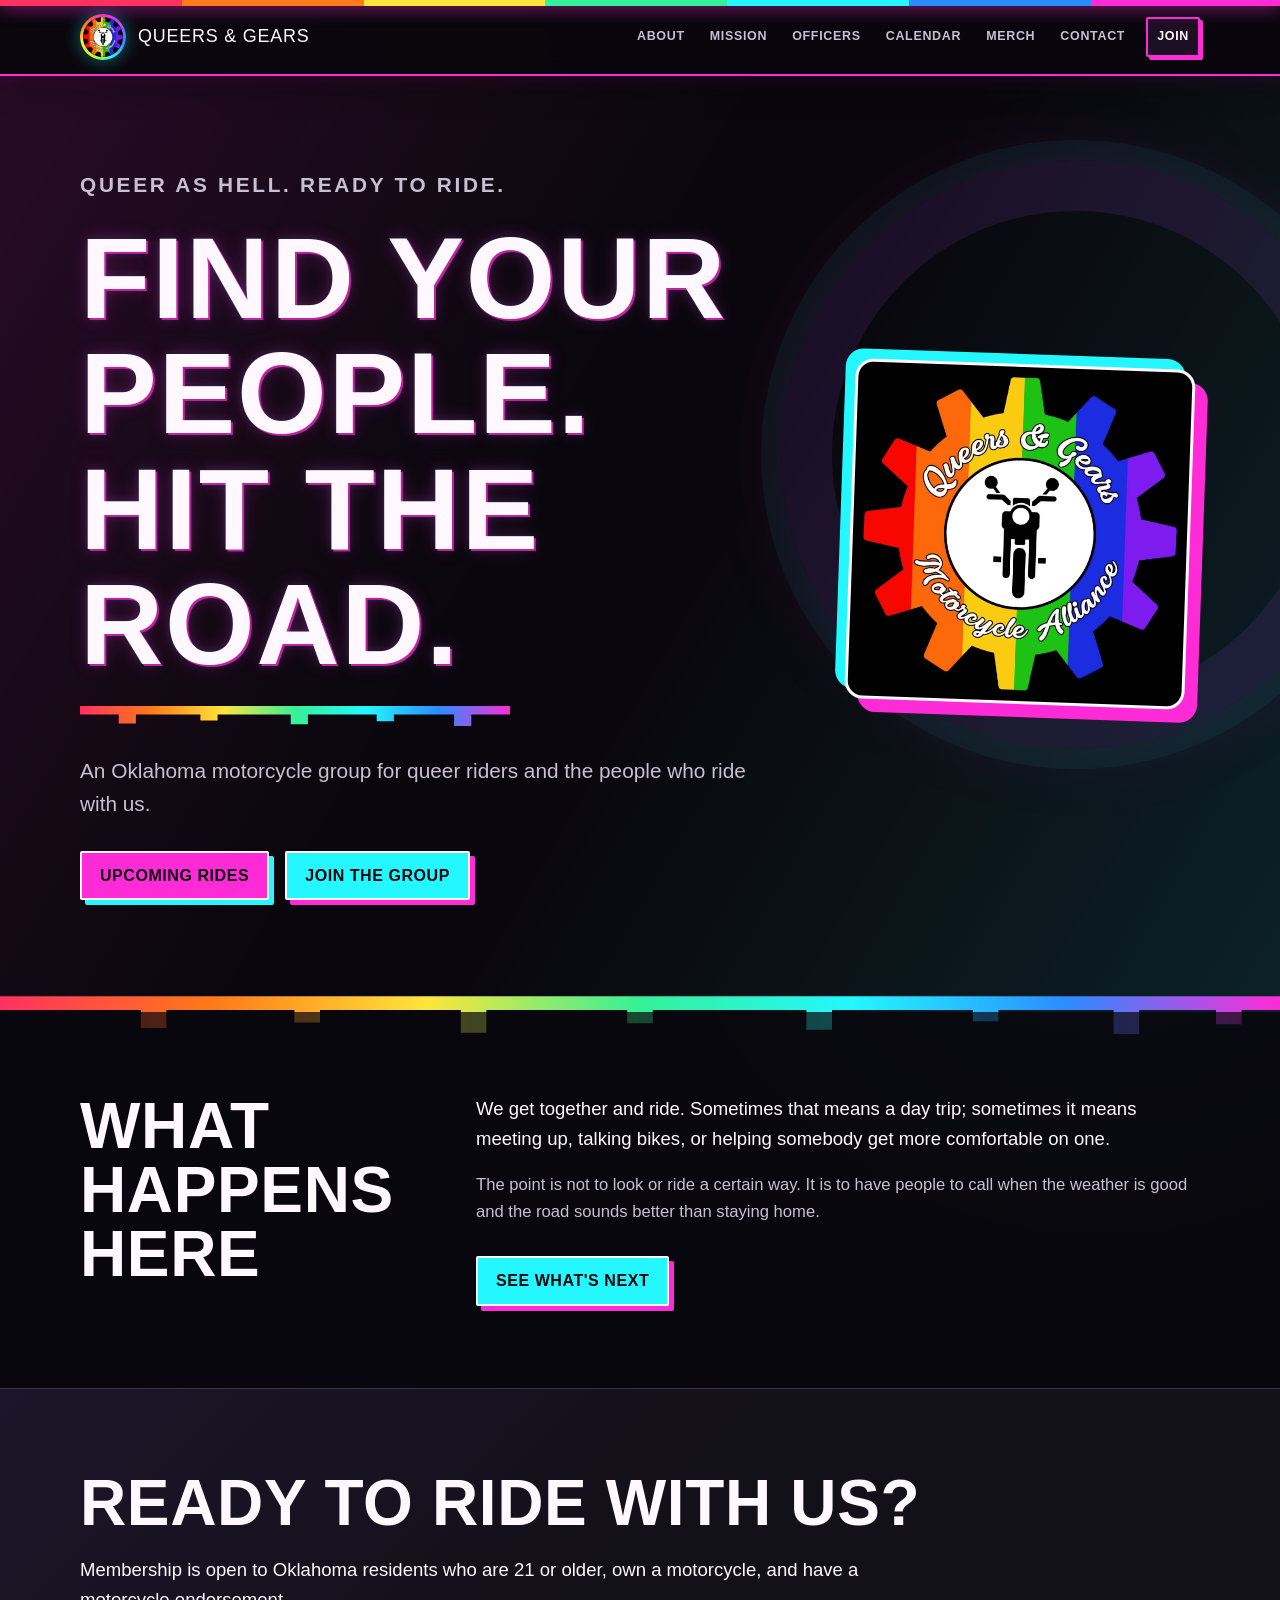
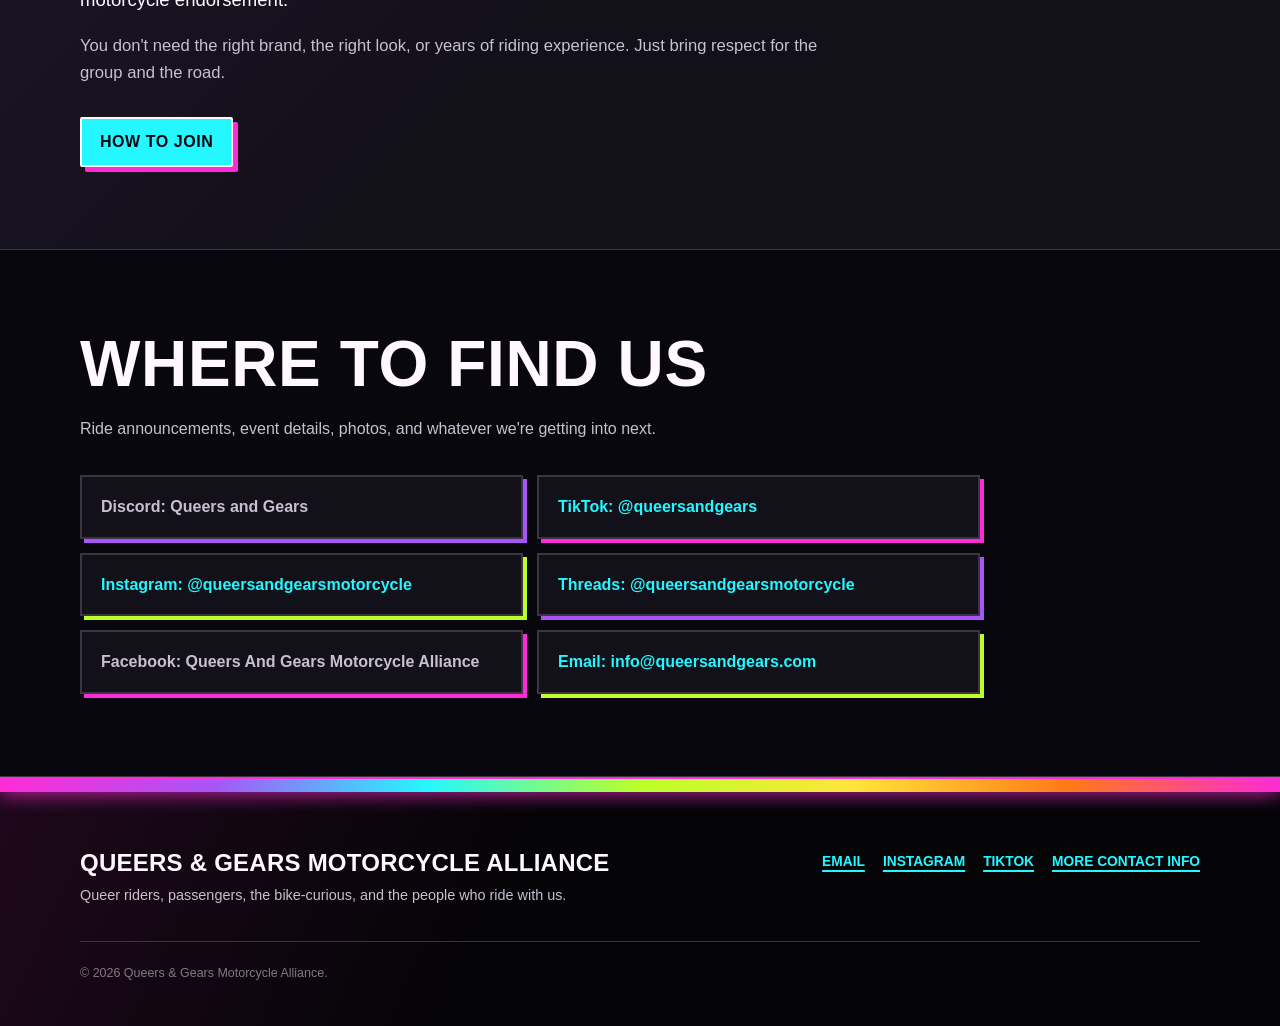
==== commit ed4404ee: "Update officers and membership requirements Co-authored-by: Copilot <223556219+Copilot@users.noreply" ====
--- a/index.html
+++ b/index.html
@@ -18,7 +18,7 @@
           <p class="eyebrow">Queer as hell. Ready to ride.</p>
           <h1>Find your people. Hit the road.</h1>
           <div class="rainbow-rule"></div>
-          <p>A motorcycle group for queer riders, passengers, the bike-curious, and the people who ride with us.</p>
+          <p>An Oklahoma motorcycle group for queer riders and the people who ride with us.</p>
           <div class="hero-actions">
             <a class="button" href="calendar.html">Upcoming rides</a>
             <a class="button" href="join.html">Join the group</a>
@@ -46,11 +46,11 @@
 
     <section class="section">
       <div class="container">
-        <h2>No bike? No problem.</h2>
+        <h2>Ready to ride with us?</h2>
         <div class="prose">
-          <p>You don't need the right brand, the right look, or even a motorcycle yet.</p>
-          <p>Come as an experienced rider, a brand-new rider, a passenger, someone working toward an endorsement, or an ally who knows how to act.</p>
-          <a class="text-link" href="about.html">About the alliance</a>
+          <p>Membership is open to Oklahoma residents who are 21 or older, own a motorcycle, and have a motorcycle endorsement.</p>
+          <p>You don't need the right brand, the right look, or years of riding experience. Just bring respect for the group and the road.</p>
+          <a class="text-link" href="join.html">How to join</a>
         </div>
       </div>
     </section>
--- a/styles.css
+++ b/styles.css
@@ -300,11 +300,11 @@
   max-width: 760px;
   color: var(--ink);
   font-size: clamp(4rem, 9vw, 8rem);
-  letter-spacing: -.02em;
+  letter-spacing: .015em;
   text-shadow:
-    4px 4px 0 var(--pink),
-    -3px -3px 0 var(--cyan),
-    0 0 30px rgb(255 43 214 / 38%);
+    2px 2px 0 color-mix(in srgb, var(--pink) 76%, #000),
+    0 0 18px rgb(255 43 214 / 24%),
+    0 0 10px rgb(36 247 255 / 12%);
 }
 
 .hero p,
@@ -427,10 +427,11 @@
   margin-bottom: 24px;
   color: var(--ink);
   font-size: clamp(4rem, 10vw, 8rem);
-  letter-spacing: -.015em;
+  letter-spacing: .018em;
   text-shadow:
-    4px 4px 0 var(--pink),
-    -2px -2px 0 var(--cyan);
+    2px 2px 0 color-mix(in srgb, var(--pink) 76%, #000),
+    0 0 16px rgb(255 43 214 / 22%),
+    0 0 9px rgb(36 247 255 / 11%);
 }
 
 .section-tint { background: var(--surface); }
@@ -484,7 +485,9 @@
   font-family: var(--display);
   font-size: 2.3rem;
   line-height: 1;
-  text-shadow: 2px 2px 0 var(--purple);
+  text-shadow:
+    1px 1px 0 color-mix(in srgb, var(--purple) 72%, #000),
+    0 0 10px rgb(168 85 247 / 20%);
 }
 
 .card h3 {
@@ -510,7 +513,10 @@
 
 .split > h2 {
   color: var(--cyan);
-  text-shadow: 3px 3px 0 var(--purple);
+  letter-spacing: .025em;
+  text-shadow:
+    2px 2px 0 color-mix(in srgb, var(--purple) 72%, #000),
+    0 0 11px rgb(36 247 255 / 15%);
 }
 
 .prose {
@@ -588,8 +594,10 @@
   margin: 14px 0 22px;
   color: var(--ink);
   font-size: clamp(2.5rem, 5vw, 4rem);
-  letter-spacing: -.01em;
-  text-shadow: 3px 3px 0 var(--officer-accent);
+  letter-spacing: .035em;
+  text-shadow:
+    2px 2px 0 color-mix(in srgb, var(--officer-accent) 72%, #000),
+    0 0 12px color-mix(in srgb, var(--officer-accent) 18%, transparent);
 }
 
 .officer-meta {
@@ -708,7 +716,10 @@
   line-height: 1;
   text-align: left;
   text-transform: uppercase;
-  text-shadow: 2px 2px 0 var(--purple);
+  letter-spacing: .025em;
+  text-shadow:
+    1px 1px 0 color-mix(in srgb, var(--purple) 72%, #000),
+    0 0 9px rgb(255 43 214 / 16%);
 }
 
 .event-date span {
@@ -889,8 +900,9 @@
   .hero h1 {
     font-size: clamp(3.3rem, 17vw, 5.2rem);
     text-shadow:
-      3px 3px 0 var(--pink),
-      -2px -2px 0 var(--cyan);
+      2px 2px 0 color-mix(in srgb, var(--pink) 76%, #000),
+      0 0 14px rgb(255 43 214 / 22%),
+      0 0 8px rgb(36 247 255 / 10%);
   }
 
   .page-hero {
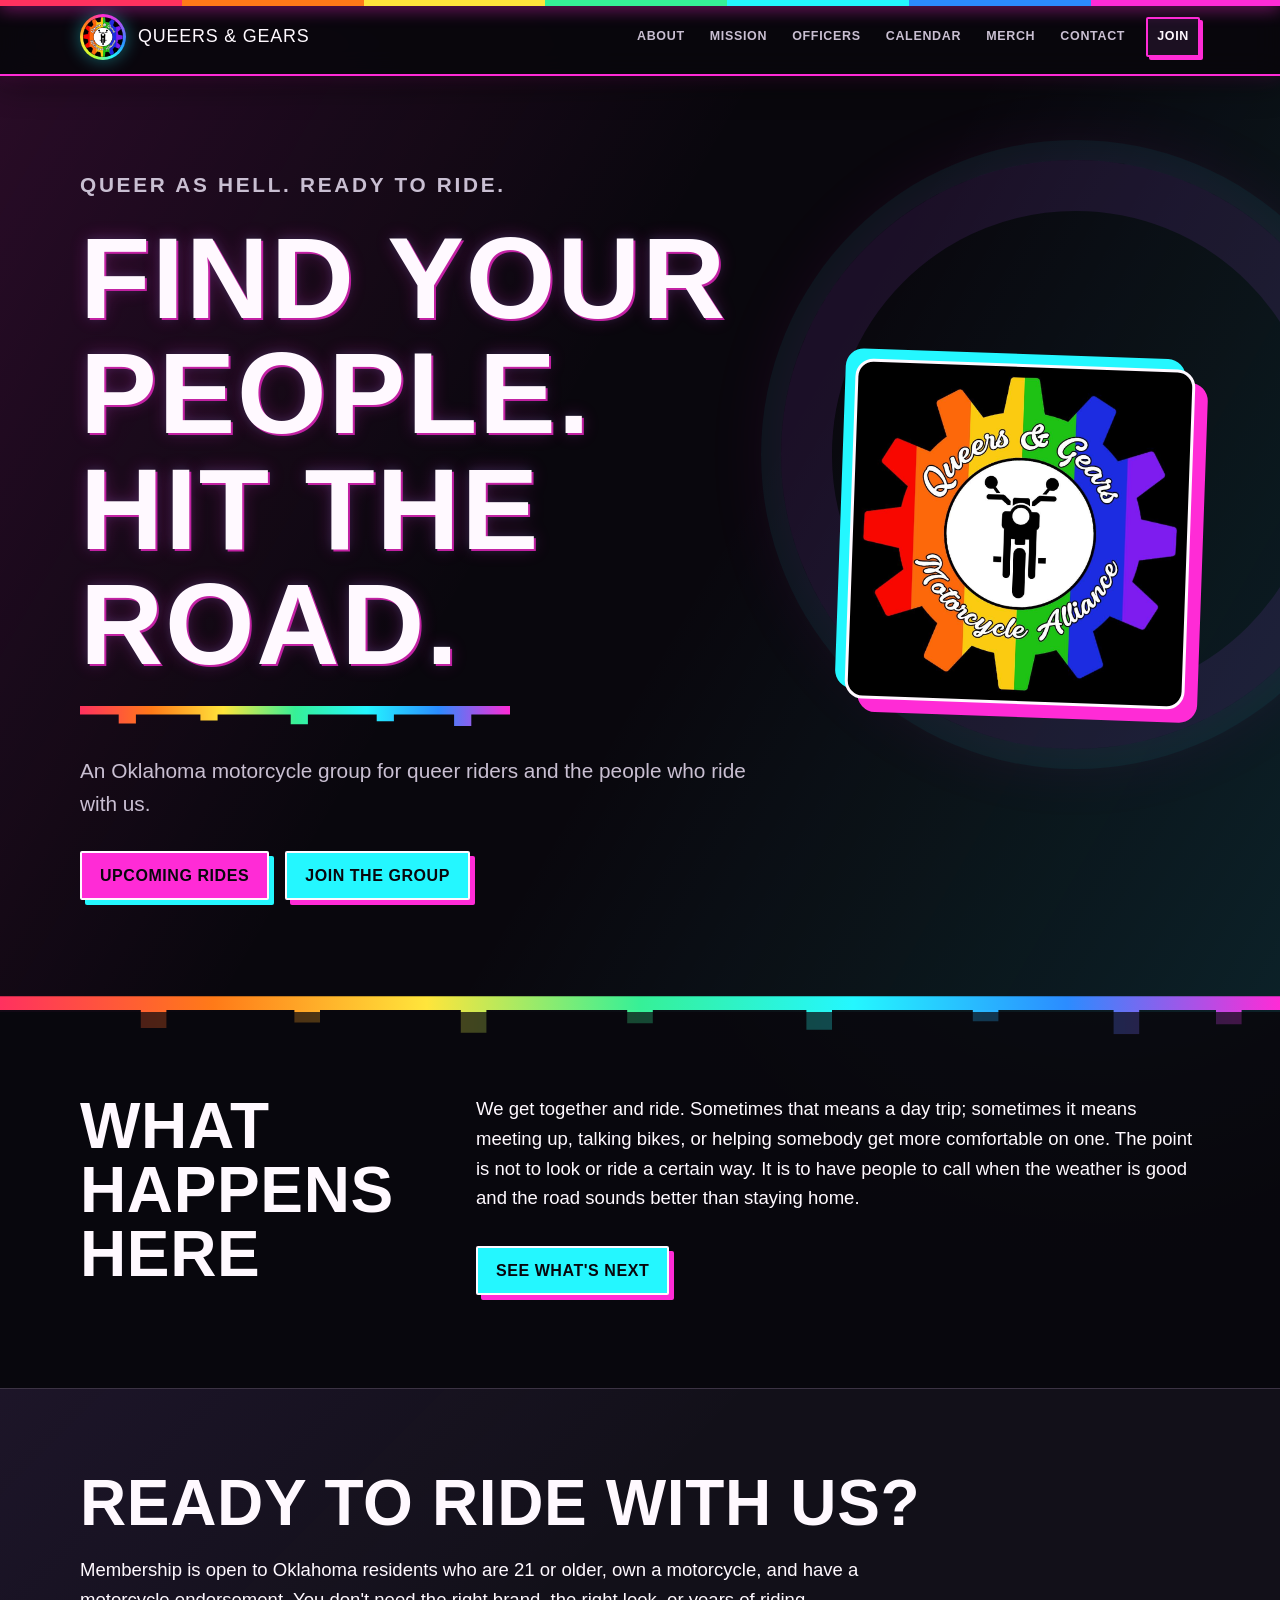
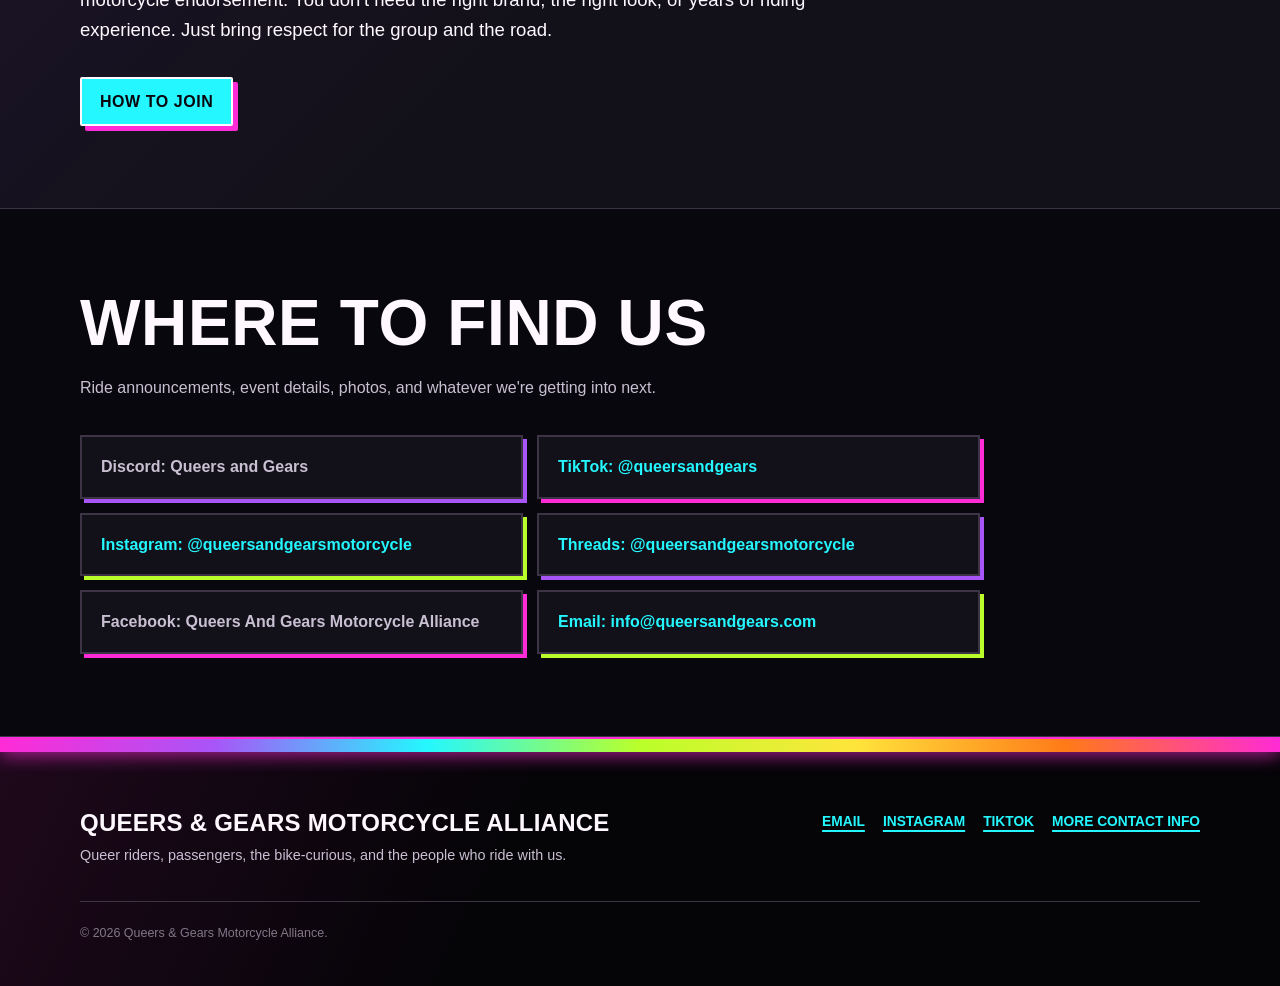
==== commit f4d191ff: "updates" ====
--- a/index.html
+++ b/index.html
@@ -37,8 +37,7 @@
           <h2>What happens here</h2>
         </div>
         <div class="prose">
-          <p>We get together and ride. Sometimes that means a day trip; sometimes it means meeting up, talking bikes, or helping somebody get more comfortable on one.</p>
-          <p>The point is not to look or ride a certain way. It is to have people to call when the weather is good and the road sounds better than staying home.</p>
+          <p>We get together and ride. Sometimes that means a day trip; sometimes it means meeting up, talking bikes, or helping somebody get more comfortable on one. The point is not to look or ride a certain way. It is to have people to call when the weather is good and the road sounds better than staying home.</p>
           <a class="text-link" href="calendar.html">See what's next</a>
         </div>
       </div>
@@ -48,8 +47,7 @@
       <div class="container">
         <h2>Ready to ride with us?</h2>
         <div class="prose">
-          <p>Membership is open to Oklahoma residents who are 21 or older, own a motorcycle, and have a motorcycle endorsement.</p>
-          <p>You don't need the right brand, the right look, or years of riding experience. Just bring respect for the group and the road.</p>
+          <p>Membership is open to Oklahoma residents who are 21 or older, own a motorcycle, and have a motorcycle endorsement. You don't need the right brand, the right look, or years of riding experience. Just bring respect for the group and the road.</p>
           <a class="text-link" href="join.html">How to join</a>
         </div>
       </div>
--- a/styles.css
+++ b/styles.css
@@ -307,8 +307,7 @@
     0 0 10px rgb(36 247 255 / 12%);
 }
 
-.hero p,
-.page-hero p {
+.hero p {
   max-width: var(--reading);
   margin: 0 0 20px;
   color: var(--muted);
@@ -424,7 +423,7 @@
 
 .page-hero h1 {
   max-width: 920px;
-  margin-bottom: 24px;
+  margin-bottom: 0;
   color: var(--ink);
   font-size: clamp(4rem, 10vw, 8rem);
   letter-spacing: .018em;
@@ -632,6 +631,7 @@
 .officer-card:nth-child(4) { --officer-accent: var(--green); --officer-tint: #081a12; }
 .officer-card:nth-child(5) { --officer-accent: var(--cyan); --officer-tint: #07191c; }
 .officer-card:nth-child(6) { --officer-accent: var(--pink); --officer-tint: #1c0c1c; }
+.officer-card:nth-child(7) { --officer-accent: var(--purple); --officer-tint: #150c1d; }
 
 .steps {
   margin: 0;
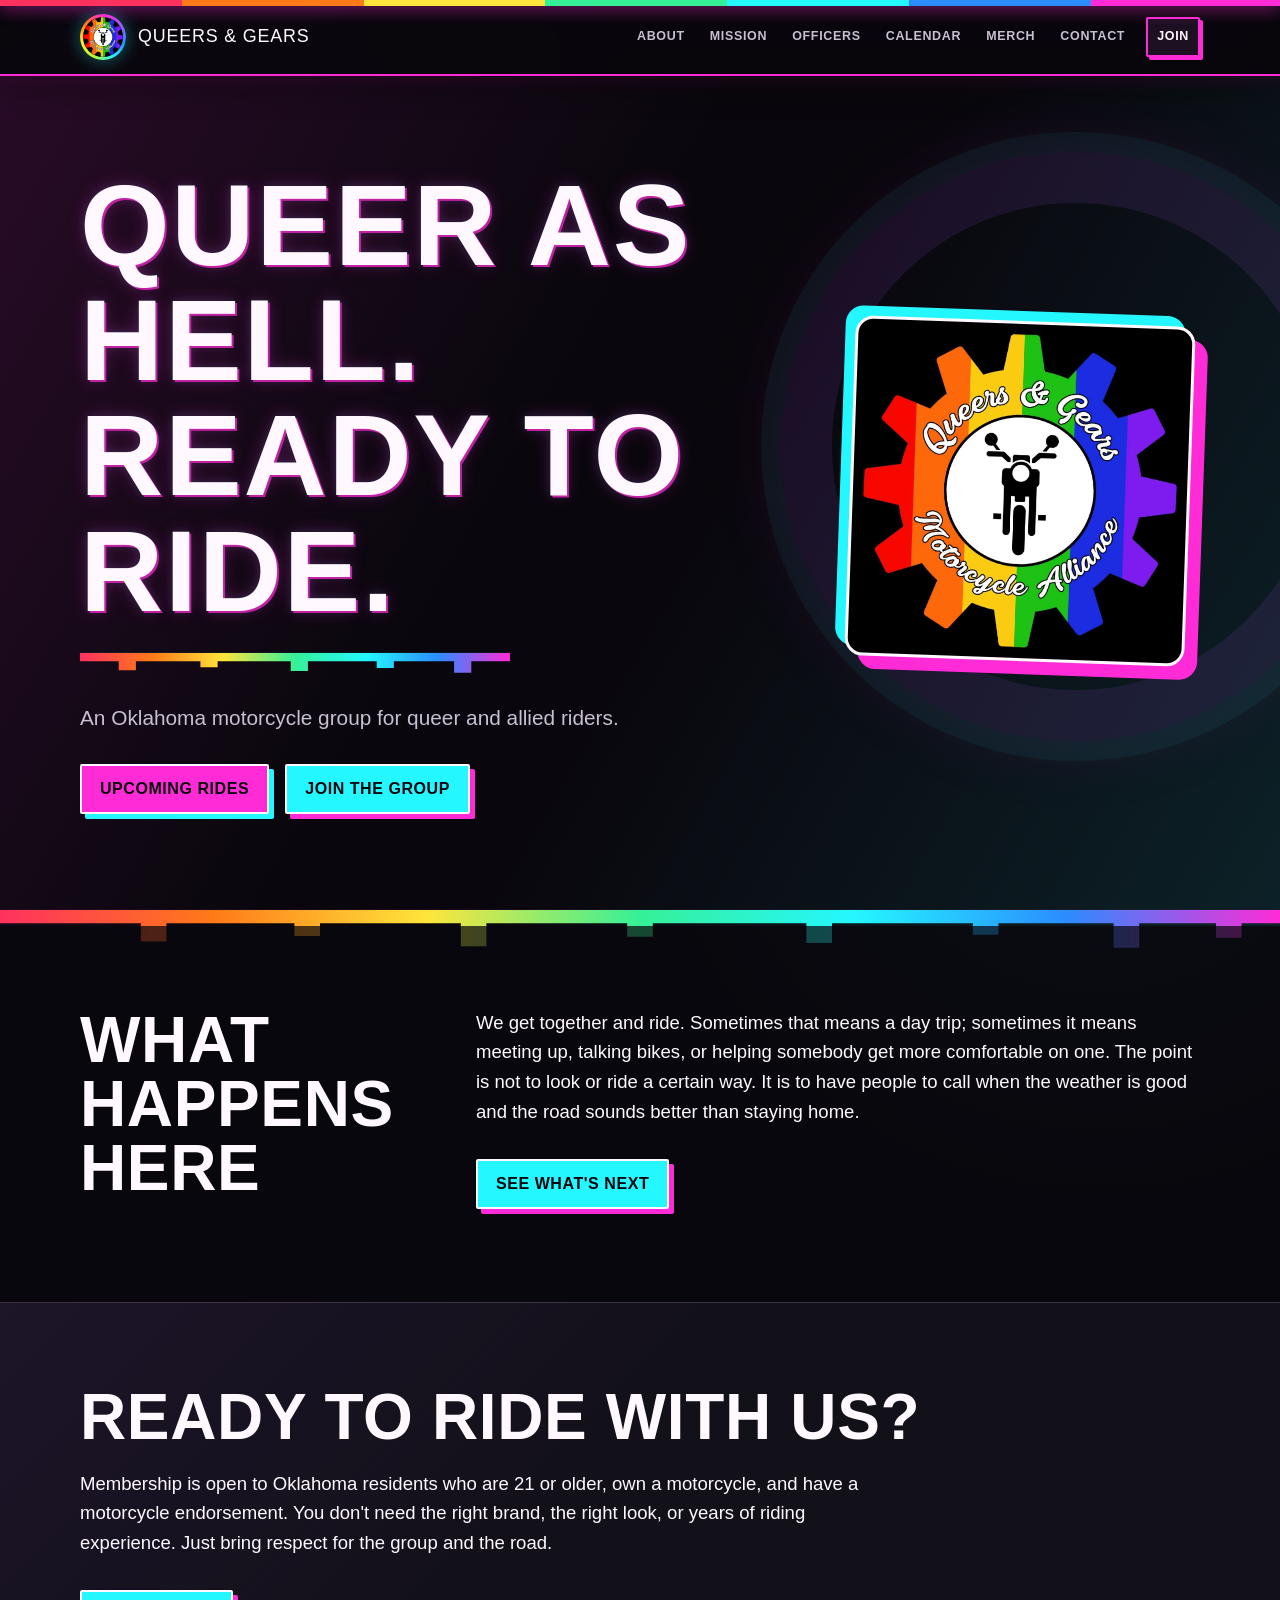
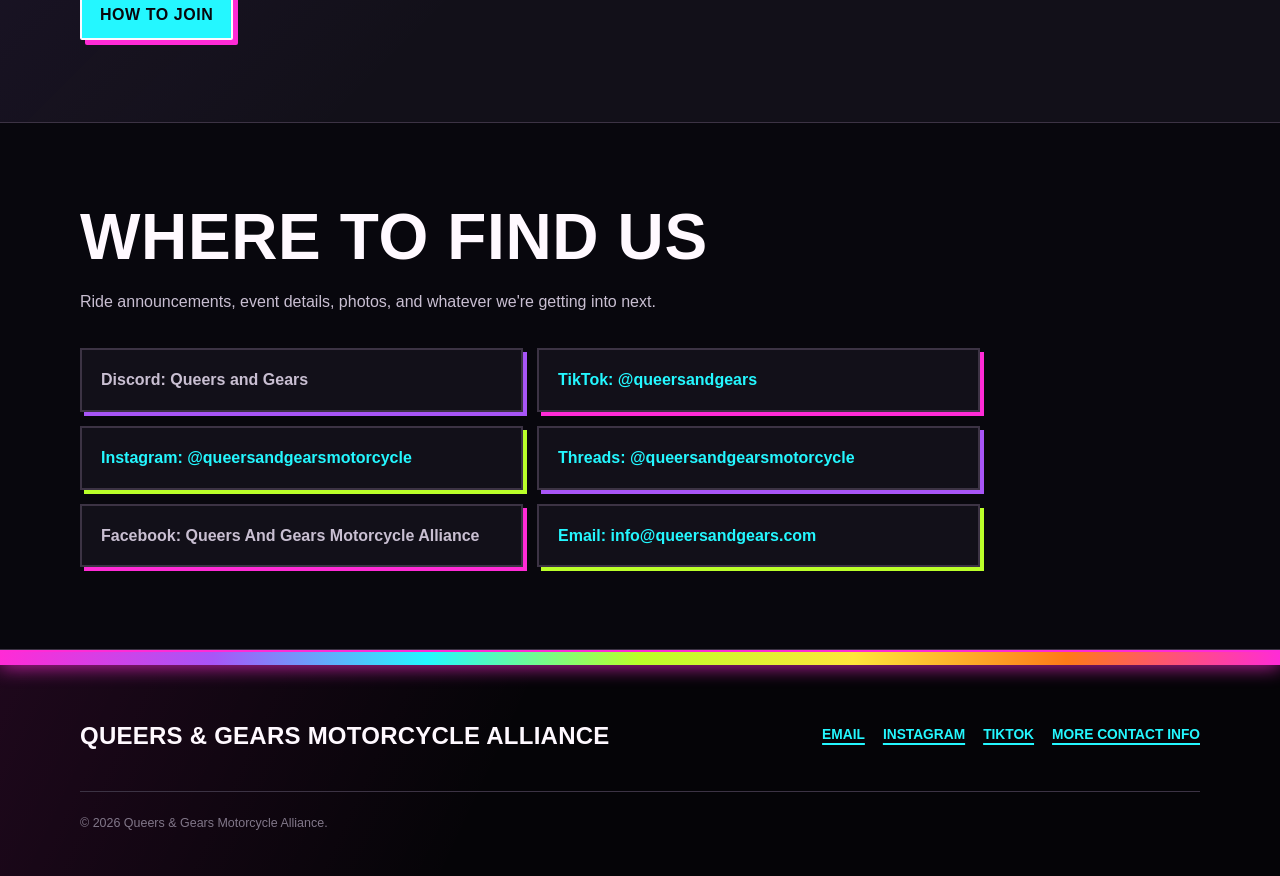
==== commit 354564da: "updates" ====
--- a/index.html
+++ b/index.html
@@ -5,6 +5,7 @@
   <meta name="viewport" content="width=device-width, initial-scale=1">
   <meta name="description" content="Queers and Gears Motorcycle Alliance is an LGBTQ+ motorcycle group for rides, meetups, and community support.">
   <title>Queers &amp; Gears Motorcycle Alliance</title>
+  <link rel="icon" type="image/png" href="favicon.png">
   <link rel="stylesheet" href="styles.css">
   <script src="site.js" defer></script>
 </head>
@@ -15,10 +16,9 @@
     <section class="hero">
       <div class="container hero-grid">
         <div>
-          <p class="eyebrow">Queer as hell. Ready to ride.</p>
-          <h1>Find your people. Hit the road.</h1>
+          <h1>Queer as hell. Ready to ride.</h1>
           <div class="rainbow-rule"></div>
-          <p>An Oklahoma motorcycle group for queer riders and the people who ride with us.</p>
+          <p>An Oklahoma motorcycle group for queer and allied riders.</p>
           <div class="hero-actions">
             <a class="button" href="calendar.html">Upcoming rides</a>
             <a class="button" href="join.html">Join the group</a>
--- a/styles.css
+++ b/styles.css
@@ -390,15 +390,6 @@
   filter: drop-shadow(0 0 9px rgb(36 247 255 / 55%));
 }
 
-.eyebrow {
-  margin: 0 0 12px;
-  color: var(--lime);
-  font-size: .78rem;
-  font-weight: 900;
-  letter-spacing: .13em;
-  text-transform: uppercase;
-}
-
 .section,
 .page-hero {
   padding: 82px 0;
